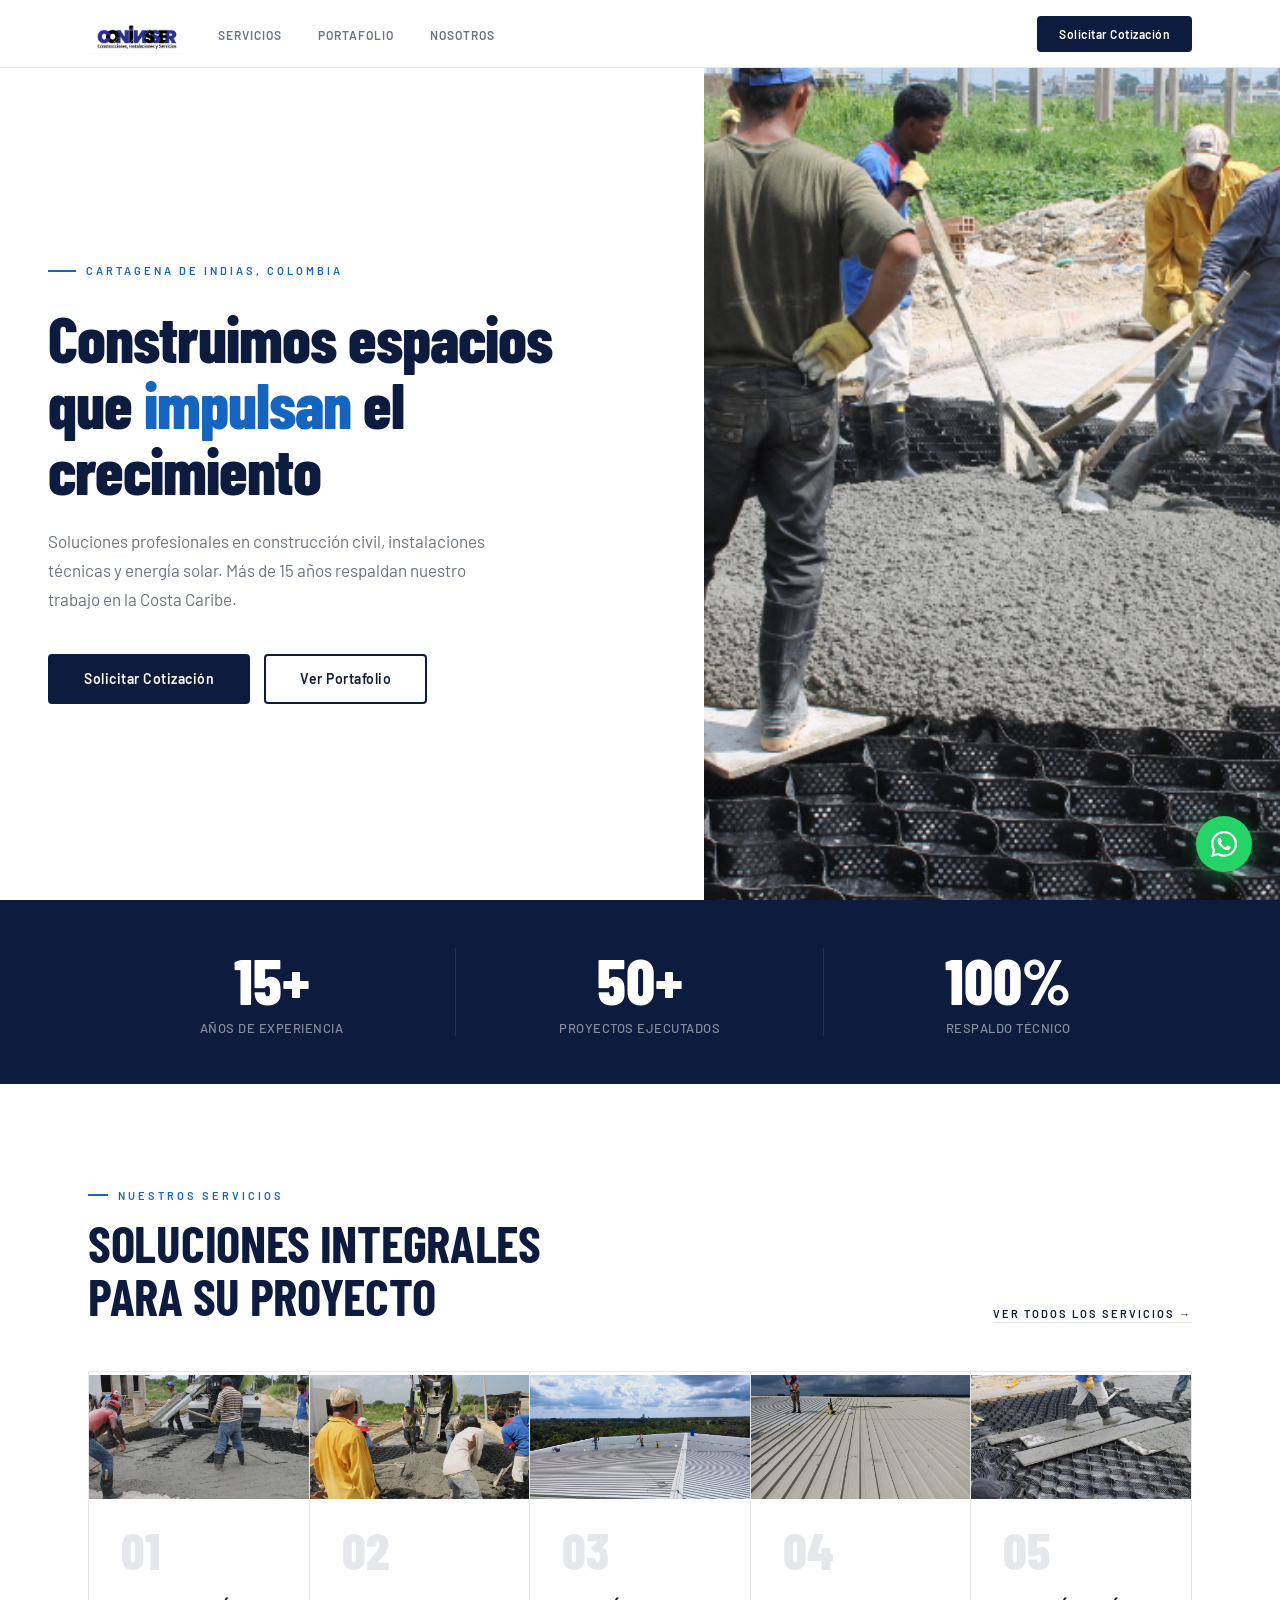
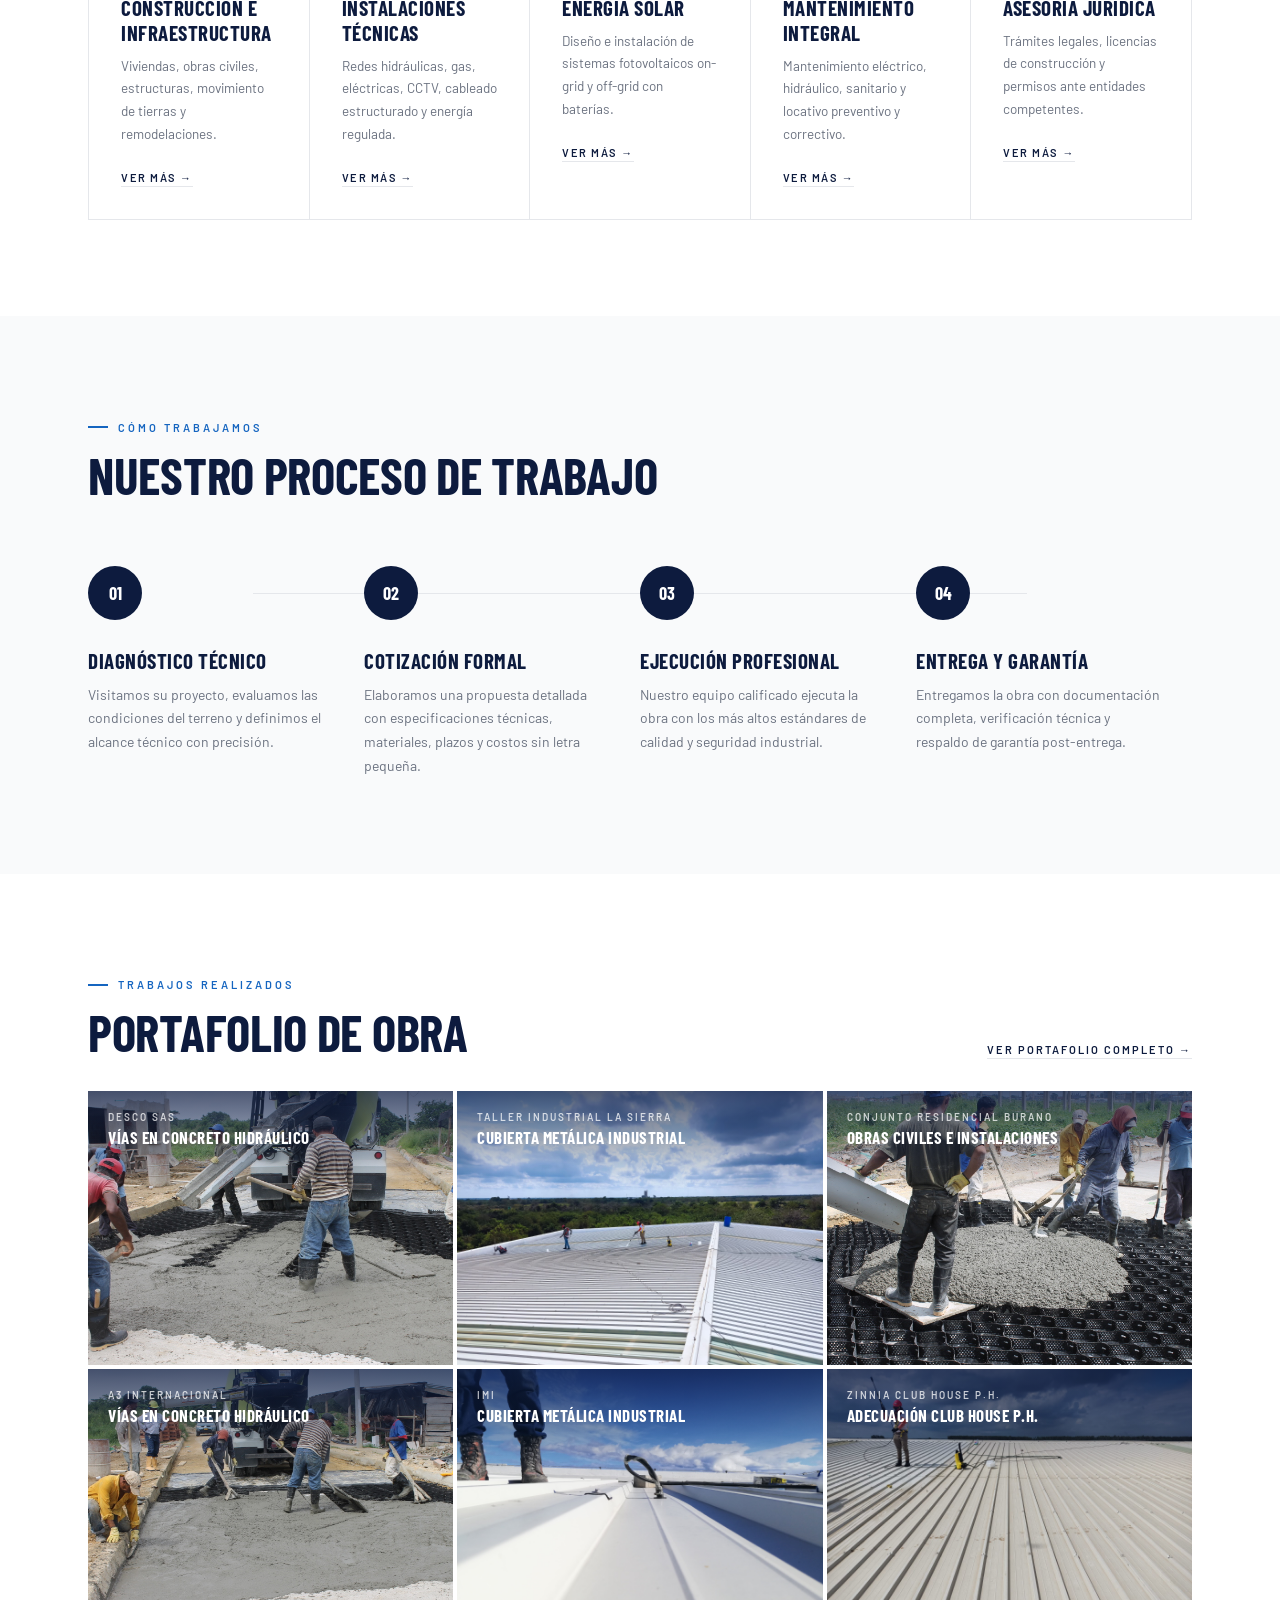
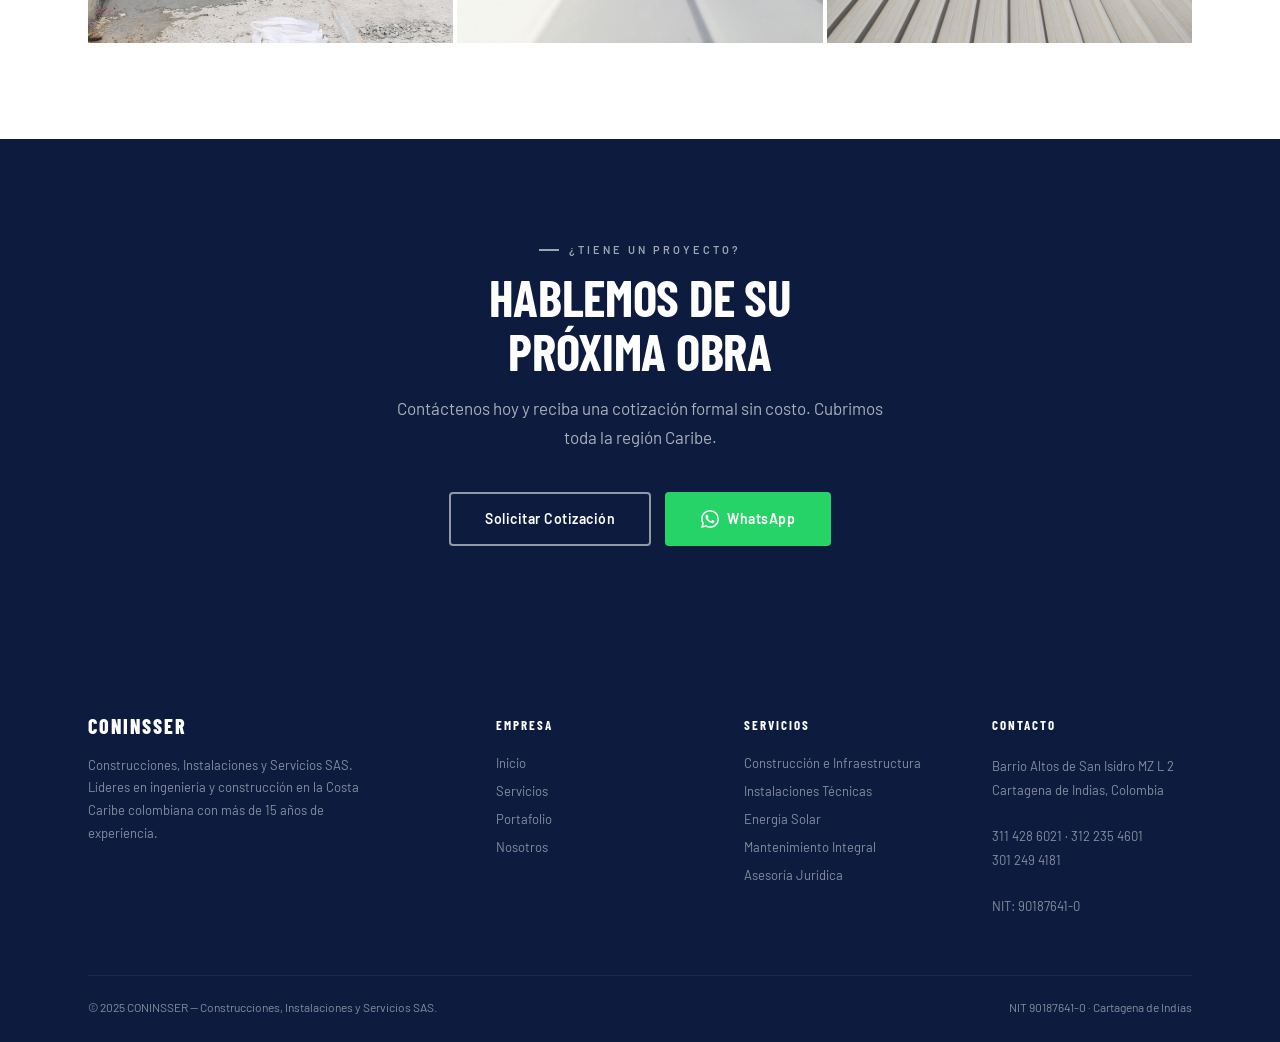
==== index.html @ 9e9e5931 "primera version coninsser" ====
<!DOCTYPE html>
<html lang="es">
<head>
  <meta charset="UTF-8">
  <meta name="viewport" content="width=device-width, initial-scale=1.0">
  <title>CONINSSER — Construcciones, Instalaciones y Servicios SAS</title>
  <meta name="description" content="Empresa líder en construcción civil, instalaciones técnicas, energía solar y mantenimiento en Cartagena, Colombia.">
  <link rel="preconnect" href="https://fonts.googleapis.com">
  <link href="https://fonts.googleapis.com/css2?family=Barlow+Condensed:wght@400;600;700;800&family=Barlow:wght@300;400;500;600&display=swap" rel="stylesheet">
  <link rel="stylesheet" href="css/styles.css">
</head>
<body>

<!-- ══ NAV ══ -->
<nav class="nav">
  <div class="nav__inner">
    <a href="index.html" class="nav__logo-img">
      <img src="img/coninsser_logo_01.jpg" alt="CONINSSER">
    </a>
    <ul class="nav__links">
      <li><a href="servicios.html">Servicios</a></li>
      <li><a href="portafolio.html">Portafolio</a></li>
      <li><a href="nosotros.html">Nosotros</a></li>
      <li class="nav__mobile-cta"><a href="contacto.html" class="btn btn--navy btn--sm">Solicitar Cotización</a></li>
    </ul>
    <a href="contacto.html" class="btn btn--navy btn--sm nav__cta-btn">Solicitar Cotización</a>
    <button class="nav__hamburger" onclick="toggleMobileMenu()" aria-label="Menú">
      <span></span><span></span><span></span>
    </button>
  </div>
</nav>

<!-- ══ HERO ══ -->
<section class="hero">
  <div class="hero__text">
    <span class="hero__eyebrow">Cartagena de Indias, Colombia</span>
    <h1 class="hero__title">
      Construimos espacios que <em>impulsan</em> el crecimiento
    </h1>
    <p class="hero__sub">
      Soluciones profesionales en construcción civil, instalaciones técnicas
      y energía solar. Más de 15 años respaldan nuestro trabajo en la Costa Caribe.
    </p>
    <div class="hero__actions">
      <a href="contacto.html" class="btn btn--navy btn--lg">Solicitar Cotización</a>
      <a href="portafolio.html" class="btn btn--outline btn--lg">Ver Portafolio</a>
    </div>
  </div>
  <div class="hero__image">
    <img src="img/coninsser_hero.jpg" alt="CONINSSER — Proyectos en Cartagena">
  </div>
</section>

<!-- ══ STATS ══ -->
<div class="stats">
  <div class="stats__grid">
    <div class="stat reveal">
      <div class="stat__num">15+</div>
      <div class="stat__lbl">Años de experiencia</div>
    </div>
    <div class="stat reveal reveal-d1">
      <div class="stat__num">50+</div>
      <div class="stat__lbl">Proyectos ejecutados</div>
    </div>
    <div class="stat reveal reveal-d2">
      <div class="stat__num">100%</div>
      <div class="stat__lbl">Respaldo técnico</div>
    </div>
  </div>
</div>

<!-- ══ SERVICIOS ══ -->
<section class="section" id="servicios">
  <div class="container">
    <div class="services__header reveal">
      <div>
        <span class="label">Nuestros servicios</span>
        <h2 class="title">Soluciones Integrales<br>para su Proyecto</h2>
      </div>
      <a href="servicios.html" class="link-all">Ver todos los servicios →</a>
    </div>
    <div class="services__grid services__grid--5">

      <div class="svc-card svc-card--img reveal reveal-d1">
        <div class="svc-card__img">
          <img src="img/coninsser_via_01.jpg" alt="Construcción e Infraestructura CONINSSER">
        </div>
        <div class="svc-card__num">01</div>
        <h3>Construcción e Infraestructura</h3>
        <p>Viviendas, obras civiles, estructuras, movimiento de tierras y remodelaciones.</p>
        <a href="servicios.html#construccion" class="svc-card__link">Ver más →</a>
      </div>

      <div class="svc-card svc-card--img reveal reveal-d2">
        <div class="svc-card__img">
          <img src="img/coninsser_construccion_02.jpg" alt="Instalaciones Técnicas CONINSSER">
        </div>
        <div class="svc-card__num">02</div>
        <h3>Instalaciones Técnicas</h3>
        <p>Redes hidráulicas, gas, eléctricas, CCTV, cableado estructurado y energía regulada.</p>
        <a href="servicios.html#instalaciones" class="svc-card__link">Ver más →</a>
      </div>

      <div class="svc-card svc-card--img reveal reveal-d3">
        <div class="svc-card__img">
          <img src="img/coninsser_techo_01.jpg" alt="Energía Solar CONINSSER">
        </div>
        <div class="svc-card__num">03</div>
        <h3>Energía Solar</h3>
        <p>Diseño e instalación de sistemas fotovoltaicos on-grid y off-grid con baterías.</p>
        <a href="servicios.html#energia-solar" class="svc-card__link">Ver más →</a>
      </div>

      <div class="svc-card svc-card--img reveal reveal-d4">
        <div class="svc-card__img">
          <img src="img/coninsser_techo_03.jpg" alt="Mantenimiento Integral CONINSSER">
        </div>
        <div class="svc-card__num">04</div>
        <h3>Mantenimiento Integral</h3>
        <p>Mantenimiento eléctrico, hidráulico, sanitario y locativo preventivo y correctivo.</p>
        <a href="servicios.html#mantenimiento" class="svc-card__link">Ver más →</a>
      </div>

      <div class="svc-card svc-card--img reveal reveal-d5">
        <div class="svc-card__img">
          <img src="img/coninsser_construccion_04.jpg" alt="Asesoría Jurídica CONINSSER">
        </div>
        <div class="svc-card__num">05</div>
        <h3>Asesoría Jurídica</h3>
        <p>Trámites legales, licencias de construcción y permisos ante entidades competentes.</p>
        <a href="servicios.html#asesoria" class="svc-card__link">Ver más →</a>
      </div>

    </div>
  </div>
</section>

<!-- ══ METODOLOGÍA ══ -->
<section class="section section--gray" id="metodologia">
  <div class="container">
    <div class="methodology__header reveal">
      <span class="label">Cómo trabajamos</span>
      <h2 class="title">Nuestro Proceso de Trabajo</h2>
    </div>
    <div class="steps">
      <div class="step reveal reveal-d1">
        <div class="step__num">01</div>
        <h3>Diagnóstico Técnico</h3>
        <p>Visitamos su proyecto, evaluamos las condiciones del terreno y definimos el alcance técnico con precisión.</p>
      </div>
      <div class="step reveal reveal-d2">
        <div class="step__num">02</div>
        <h3>Cotización Formal</h3>
        <p>Elaboramos una propuesta detallada con especificaciones técnicas, materiales, plazos y costos sin letra pequeña.</p>
      </div>
      <div class="step reveal reveal-d3">
        <div class="step__num">03</div>
        <h3>Ejecución Profesional</h3>
        <p>Nuestro equipo calificado ejecuta la obra con los más altos estándares de calidad y seguridad industrial.</p>
      </div>
      <div class="step reveal reveal-d4">
        <div class="step__num">04</div>
        <h3>Entrega y Garantía</h3>
        <p>Entregamos la obra con documentación completa, verificación técnica y respaldo de garantía post-entrega.</p>
      </div>
    </div>
  </div>
</section>

<!-- ══ PORTAFOLIO (preview) ══ -->
<section class="section" id="portafolio">
  <div class="container">
    <div class="portfolio__header reveal">
      <div>
        <span class="label">Trabajos realizados</span>
        <h2 class="title">Portafolio de Obra</h2>
      </div>
      <a href="portafolio.html" class="link-all">Ver portafolio completo →</a>
    </div>
    <div class="portfolio__grid reveal">

      <div class="p-card"
           data-img="img/coninsser_via_01.jpg"
           data-title="Vías en Concreto Hidráulico"
           data-cat="Desco SAS"
           onclick="openLightbox(this)">
        <div class="p-card__label">
          <span>Desco SAS</span>
          <h4>Vías en Concreto Hidráulico</h4>
        </div>
        <img src="img/coninsser_via_01.jpg" alt="Vías en concreto — Desco SAS">
        <div class="p-card__hover">
          <div class="p-card__zoom">
            <svg viewBox="0 0 24 24" fill="none" stroke="currentColor" stroke-width="2"><circle cx="11" cy="11" r="8"/><line x1="21" y1="21" x2="16.65" y2="16.65"/><line x1="11" y1="8" x2="11" y2="14"/><line x1="8" y1="11" x2="14" y2="11"/></svg>
          </div>
        </div>
      </div>

      <div class="p-card"
           data-img="img/coninsser_techo_01.jpg"
           data-title="Cubierta Metálica Industrial"
           data-cat="Taller Industrial La Sierra"
           onclick="openLightbox(this)">
        <div class="p-card__label">
          <span>Taller Industrial La Sierra</span>
          <h4>Cubierta Metálica Industrial</h4>
        </div>
        <img src="img/coninsser_techo_01.jpg" alt="Cubierta metálica — Taller Industrial La Sierra">
        <div class="p-card__hover">
          <div class="p-card__zoom">
            <svg viewBox="0 0 24 24" fill="none" stroke="currentColor" stroke-width="2"><circle cx="11" cy="11" r="8"/><line x1="21" y1="21" x2="16.65" y2="16.65"/><line x1="11" y1="8" x2="11" y2="14"/><line x1="8" y1="11" x2="14" y2="11"/></svg>
          </div>
        </div>
      </div>

      <div class="p-card"
           data-img="img/coninsser_construccion_01.jpg"
           data-title="Obras Civiles e Instalaciones"
           data-cat="Conjunto Residencial Burano"
           onclick="openLightbox(this)">
        <div class="p-card__label">
          <span>Conjunto Residencial Burano</span>
          <h4>Obras Civiles e Instalaciones</h4>
        </div>
        <img src="img/coninsser_construccion_01.jpg" alt="Obras civiles — Conjunto Residencial Burano">
        <div class="p-card__hover">
          <div class="p-card__zoom">
            <svg viewBox="0 0 24 24" fill="none" stroke="currentColor" stroke-width="2"><circle cx="11" cy="11" r="8"/><line x1="21" y1="21" x2="16.65" y2="16.65"/><line x1="11" y1="8" x2="11" y2="14"/><line x1="8" y1="11" x2="14" y2="11"/></svg>
          </div>
        </div>
      </div>

      <div class="p-card"
           data-img="img/coninsser_via_02.jpg"
           data-title="Vías en Concreto Hidráulico"
           data-cat="A3 Internacional"
           onclick="openLightbox(this)">
        <div class="p-card__label">
          <span>A3 Internacional</span>
          <h4>Vías en Concreto Hidráulico</h4>
        </div>
        <img src="img/coninsser_via_02.jpg" alt="Vías en concreto — A3 Internacional">
        <div class="p-card__hover">
          <div class="p-card__zoom">
            <svg viewBox="0 0 24 24" fill="none" stroke="currentColor" stroke-width="2"><circle cx="11" cy="11" r="8"/><line x1="21" y1="21" x2="16.65" y2="16.65"/><line x1="11" y1="8" x2="11" y2="14"/><line x1="8" y1="11" x2="14" y2="11"/></svg>
          </div>
        </div>
      </div>

      <div class="p-card"
           data-img="img/coninsser_techo_02.jpg"
           data-title="Cubierta Metálica Industrial"
           data-cat="IMI"
           onclick="openLightbox(this)">
        <div class="p-card__label">
          <span>IMI</span>
          <h4>Cubierta Metálica Industrial</h4>
        </div>
        <img src="img/coninsser_techo_02.jpg" alt="Cubierta metálica — IMI">
        <div class="p-card__hover">
          <div class="p-card__zoom">
            <svg viewBox="0 0 24 24" fill="none" stroke="currentColor" stroke-width="2"><circle cx="11" cy="11" r="8"/><line x1="21" y1="21" x2="16.65" y2="16.65"/><line x1="11" y1="8" x2="11" y2="14"/><line x1="8" y1="11" x2="14" y2="11"/></svg>
          </div>
        </div>
      </div>

      <div class="p-card"
           data-img="img/coninsser_techo_03.jpg"
           data-title="Adecuación Club House P.H."
           data-cat="Zinnia Club House P.H."
           onclick="openLightbox(this)">
        <div class="p-card__label">
          <span>Zinnia Club House P.H.</span>
          <h4>Adecuación Club House P.H.</h4>
        </div>
        <img src="img/coninsser_techo_03.jpg" alt="Adecuación Club House — Zinnia">
        <div class="p-card__hover">
          <div class="p-card__zoom">
            <svg viewBox="0 0 24 24" fill="none" stroke="currentColor" stroke-width="2"><circle cx="11" cy="11" r="8"/><line x1="21" y1="21" x2="16.65" y2="16.65"/><line x1="11" y1="8" x2="11" y2="14"/><line x1="8" y1="11" x2="14" y2="11"/></svg>
          </div>
        </div>
      </div>

    </div>
  </div>

</section>

<!-- ══ CTA ══ -->
<section class="section section--navy cta reveal">
  <div class="container">
    <span class="label label--white">¿Tiene un proyecto?</span>
    <h2 class="title title--white" style="margin-bottom:16px">Hablemos de su<br>próxima obra</h2>
    <p class="subtitle subtitle--white" style="margin-inline:auto; margin-bottom:40px">
      Contáctenos hoy y reciba una cotización formal sin costo. Cubrimos toda la región Caribe.
    </p>
    <div class="cta__actions">
      <a href="contacto.html" class="btn btn--outline-white btn--lg">Solicitar Cotización</a>
      <a href="https://wa.me/573045485364?text=Hola%2C%20me%20interesa%20un%20presupuesto." target="_blank" class="btn btn--whatsapp btn--lg">
        <svg width="18" height="18" viewBox="0 0 24 24" fill="currentColor"><path d="M17.472 14.382c-.297-.149-1.758-.867-2.03-.967-.273-.099-.471-.148-.67.15-.197.297-.767.966-.94 1.164-.173.199-.347.223-.644.075-.297-.15-1.255-.463-2.39-1.475-.883-.788-1.48-1.761-1.653-2.059-.173-.297-.018-.458.13-.606.134-.133.298-.347.446-.52.149-.174.198-.298.298-.497.099-.198.05-.371-.025-.52-.075-.149-.669-1.612-.916-2.207-.242-.579-.487-.5-.669-.51-.173-.008-.371-.01-.57-.01-.198 0-.52.074-.792.372-.272.297-1.04 1.016-1.04 2.479 0 1.462 1.065 2.875 1.213 3.074.149.198 2.096 3.2 5.077 4.487.709.306 1.262.489 1.694.625.712.227 1.36.195 1.871.118.571-.085 1.758-.719 2.006-1.413.248-.694.248-1.289.173-1.413-.074-.124-.272-.198-.57-.347m-5.421 7.403h-.004a9.87 9.87 0 0 1-5.031-1.378l-.361-.214-3.741.982.998-3.648-.235-.374a9.86 9.86 0 0 1-1.51-5.26c.001-5.45 4.436-9.884 9.888-9.884 2.64 0 5.122 1.03 6.988 2.898a9.825 9.825 0 0 1 2.893 6.994c-.003 5.45-4.437 9.884-9.885 9.884m8.413-18.297A11.815 11.815 0 0 0 12.05 0C5.495 0 .16 5.335.157 11.892c0 2.096.547 4.142 1.588 5.945L.057 24l6.305-1.654a11.882 11.882 0 0 0 5.683 1.448h.005c6.554 0 11.89-5.335 11.893-11.893a11.821 11.821 0 0 0-3.48-8.413z"/></svg>
        WhatsApp
      </a>
    </div>
  </div>
</section>

<!-- ══ FOOTER ══ -->
<footer class="footer">
  <div class="container">
    <div class="footer__grid">
      <div class="footer__brand">
        <a href="index.html" class="footer__logo">CONINSSER</a>
        <p>Construcciones, Instalaciones y Servicios SAS. Líderes en ingeniería y construcción en la Costa Caribe colombiana con más de 15 años de experiencia.</p>
      </div>
      <div class="footer__col">
        <p class="footer__col-title">Empresa</p>
        <a href="index.html">Inicio</a>
        <a href="servicios.html">Servicios</a>
        <a href="portafolio.html">Portafolio</a>
        <a href="nosotros.html">Nosotros</a>
      </div>
      <div class="footer__col">
        <p class="footer__col-title">Servicios</p>
        <a href="servicios.html#construccion">Construcción e Infraestructura</a>
        <a href="servicios.html#instalaciones">Instalaciones Técnicas</a>
        <a href="servicios.html#energia-solar">Energía Solar</a>
        <a href="servicios.html#mantenimiento">Mantenimiento Integral</a>
        <a href="servicios.html#asesoria">Asesoría Jurídica</a>
      </div>
      <div class="footer__col">
        <p class="footer__col-title">Contacto</p>
        <p>
          Barrio Altos de San Isidro MZ L 2<br>
          Cartagena de Indias, Colombia<br><br>
          311 428 6021 · 312 235 4601<br>
          301 249 4181<br><br>
          NIT: 90187641-0
        </p>
      </div>
    </div>
    <div class="footer__bottom">
      <span>© 2025 CONINSSER — Construcciones, Instalaciones y Servicios SAS.</span>
      <span>NIT 90187641-0 · Cartagena de Indias</span>
    </div>
  </div>
</footer>

<!-- ══ FLOATING WHATSAPP ══ -->
<a href="https://wa.me/573045485364?text=Hola%2C%20me%20interesa%20un%20presupuesto."
   target="_blank" class="wa-float" aria-label="Contactar por WhatsApp">
  <svg width="26" height="26" viewBox="0 0 24 24" fill="white"><path d="M17.472 14.382c-.297-.149-1.758-.867-2.03-.967-.273-.099-.471-.148-.67.15-.197.297-.767.966-.94 1.164-.173.199-.347.223-.644.075-.297-.15-1.255-.463-2.39-1.475-.883-.788-1.48-1.761-1.653-2.059-.173-.297-.018-.458.13-.606.134-.133.298-.347.446-.52.149-.174.198-.298.298-.497.099-.198.05-.371-.025-.52-.075-.149-.669-1.612-.916-2.207-.242-.579-.487-.5-.669-.51-.173-.008-.371-.01-.57-.01-.198 0-.52.074-.792.372-.272.297-1.04 1.016-1.04 2.479 0 1.462 1.065 2.875 1.213 3.074.149.198 2.096 3.2 5.077 4.487.709.306 1.262.489 1.694.625.712.227 1.36.195 1.871.118.571-.085 1.758-.719 2.006-1.413.248-.694.248-1.289.173-1.413-.074-.124-.272-.198-.57-.347m-5.421 7.403h-.004a9.87 9.87 0 0 1-5.031-1.378l-.361-.214-3.741.982.998-3.648-.235-.374a9.86 9.86 0 0 1-1.51-5.26c.001-5.45 4.436-9.884 9.888-9.884 2.64 0 5.122 1.03 6.988 2.898a9.825 9.825 0 0 1 2.893 6.994c-.003 5.45-4.437 9.884-9.885 9.884m8.413-18.297A11.815 11.815 0 0 0 12.05 0C5.495 0 .16 5.335.157 11.892c0 2.096.547 4.142 1.588 5.945L.057 24l6.305-1.654a11.882 11.882 0 0 0 5.683 1.448h.005c6.554 0 11.89-5.335 11.893-11.893a11.821 11.821 0 0 0-3.48-8.413z"/></svg>
</a>

<!-- ══ LIGHTBOX ══ -->
<div id="lightbox" class="lightbox" onclick="closeLightbox()">
  <button class="lightbox__close" onclick="closeLightbox()">✕</button>
  <div class="lightbox__content" onclick="event.stopPropagation()">
    <img id="lb-img" src="" alt="">
    <div class="lightbox__caption">
      <span id="lb-cat"></span>
      <h3 id="lb-title"></h3>
    </div>
  </div>
  <button class="lightbox__nav lightbox__nav--prev" onclick="event.stopPropagation(); changeLightbox(-1)">&#8249;</button>
  <button class="lightbox__nav lightbox__nav--next" onclick="event.stopPropagation(); changeLightbox(1)">&#8250;</button>
</div>

<script src="js/main.js"></script>
</body>
</html>
---- css/styles.css ----
/* ══════════════════════════════════════
   CONINSSER — Hoja de Estilos Global
   Construcciones, Instalaciones y Servicios SAS
   ══════════════════════════════════════ */

/* — Variables — */
:root {
  --white:    #ffffff;
  --black:    #0A0A0A;
  --navy:     #0D1B3E;
  --blue:     #1565C0;
  --blue-lt:  #1E88E5;
  --gray-50:  #F9FAFB;
  --gray-100: #F3F4F6;
  --gray-200: #E5E7EB;
  --gray-400: #9CA3AF;
  --gray-500: #6B7280;
  --gray-700: #374151;
  --gray-900: #111827;

  --font-h: 'Barlow Condensed', sans-serif;
  --font-b: 'Barlow', sans-serif;

  --max-w:    1200px;
  --pad-x:    48px;
  --sec-y:    96px;
  --nav-h:    68px;
}

/* — Reset — */
*, *::before, *::after { box-sizing: border-box; margin: 0; padding: 0; }
html { scroll-behavior: smooth; }
body {
  font-family: var(--font-b);
  color: var(--gray-900);
  background: var(--white);
  overflow-x: hidden;
  -webkit-font-smoothing: antialiased;
}
img { display: block; max-width: 100%; }
a  { color: inherit; }
ul { list-style: none; }

/* — Layout — */
.container {
  max-width: var(--max-w);
  margin-inline: auto;
  padding-inline: var(--pad-x);
}
.section { padding-block: var(--sec-y); }
.section--gray  { background: var(--gray-50); }
.section--navy  { background: var(--navy); color: var(--white); }

/* ══════════════════════════════════════
   NAV
   ══════════════════════════════════════ */
.nav {
  position: fixed;
  inset-block-start: 0;
  inset-inline: 0;
  z-index: 100;
  height: var(--nav-h);
  background: var(--white);
  border-bottom: 1px solid var(--gray-200);
  transition: box-shadow 0.3s;
}
.nav.scrolled { box-shadow: 0 2px 20px rgba(0,0,0,0.07); }

.nav__inner {
  height: 100%;
  max-width: var(--max-w);
  margin-inline: auto;
  padding-inline: var(--pad-x);
  display: flex;
  align-items: center;
  justify-content: flex-start;
  gap: 32px;
}
.nav__cta-btn { margin-left: auto; }

.nav__logo-img {
  display: flex;
  align-items: center;
  flex-shrink: 0;
  text-decoration: none;
}
.nav__logo-img img {
  height: 40px;
  width: auto;
  display: block;
}

.nav__logo {
  font-family: var(--font-h);
  font-size: 21px;
  font-weight: 800;
  letter-spacing: 2.5px;
  text-transform: uppercase;
  color: var(--navy);
  text-decoration: none;
  flex-shrink: 0;
}

.nav__links {
  display: flex;
  align-items: center;
  gap: 36px;
}
.nav__mobile-cta { display: none; }
.nav__links a {
  font-size: 12px;
  font-weight: 600;
  letter-spacing: 1px;
  text-transform: uppercase;
  color: var(--gray-500);
  text-decoration: none;
  transition: color 0.2s;
  padding-bottom: 2px;
  border-bottom: 1.5px solid transparent;
  transition: color 0.2s, border-color 0.2s;
}
.nav__links a:hover,
.nav__links a.active {
  color: var(--navy);
  border-bottom-color: var(--navy);
}

.nav__hamburger {
  display: none;
  flex-direction: column;
  gap: 5px;
  background: none;
  border: none;
  cursor: pointer;
  padding: 6px;
}
.nav__hamburger span {
  display: block;
  width: 22px;
  height: 2px;
  background: var(--navy);
  border-radius: 2px;
  transition: transform 0.3s, opacity 0.3s;
}
.nav__hamburger.open span:nth-child(1) { transform: translateY(7px) rotate(45deg); }
.nav__hamburger.open span:nth-child(2) { opacity: 0; }
.nav__hamburger.open span:nth-child(3) { transform: translateY(-7px) rotate(-45deg); }

/* ══════════════════════════════════════
   BUTTONS
   ══════════════════════════════════════ */
.btn {
  display: inline-flex;
  align-items: center;
  gap: 8px;
  padding: 13px 26px;
  font-family: var(--font-b);
  font-size: 13px;
  font-weight: 600;
  letter-spacing: 0.5px;
  text-decoration: none;
  border-radius: 4px;
  border: 2px solid transparent;
  cursor: pointer;
  transition: background 0.2s, color 0.2s, border-color 0.2s, transform 0.15s;
  line-height: 1;
  white-space: nowrap;
}
.btn:hover { transform: translateY(-1px); }

.btn--navy   { background: var(--navy);  color: var(--white); border-color: var(--navy); }
.btn--navy:hover { background: #16275a; border-color: #16275a; }

.btn--outline { background: transparent; color: var(--navy); border-color: var(--navy); }
.btn--outline:hover { background: var(--navy); color: var(--white); }

.btn--outline-white { background: transparent; color: var(--white); border-color: rgba(255,255,255,0.55); }
.btn--outline-white:hover { background: var(--white); color: var(--navy); border-color: var(--white); }

.btn--whatsapp { background: #25D366; color: var(--white); border-color: #25D366; }
.btn--whatsapp:hover { background: #1EAF55; border-color: #1EAF55; }

.btn--sm  { padding: 10px 20px; font-size: 12px; }
.btn--lg  { padding: 16px 34px; font-size: 14px; }

/* ══════════════════════════════════════
   TYPOGRAPHY HELPERS
   ══════════════════════════════════════ */
.label {
  display: inline-flex;
  align-items: center;
  gap: 10px;
  font-size: 11px;
  font-weight: 600;
  letter-spacing: 3px;
  text-transform: uppercase;
  color: var(--blue);
  margin-bottom: 14px;
}
.label::before {
  content: '';
  display: block;
  width: 20px;
  height: 2px;
  background: var(--blue);
  flex-shrink: 0;
}
.label--white { color: rgba(255,255,255,0.6); }
.label--white::before { background: rgba(255,255,255,0.6); }

.title {
  font-family: var(--font-h);
  font-size: clamp(36px, 4vw, 54px);
  font-weight: 700;
  color: var(--navy);
  line-height: 1.05;
  letter-spacing: -0.3px;
  text-transform: uppercase;
}
.title--white { color: var(--white); }
.title--xl { font-size: clamp(44px, 5.5vw, 72px); }

.subtitle {
  font-size: 17px;
  color: var(--gray-500);
  line-height: 1.7;
  max-width: 520px;
}
.subtitle--white { color: rgba(255,255,255,0.65); }

/* ══════════════════════════════════════
   PAGE HEADER (inner pages)
   ══════════════════════════════════════ */
.page-header {
  padding-top: calc(var(--nav-h) + 72px);
  padding-bottom: 64px;
  border-bottom: 1px solid var(--gray-200);
}
.page-header .title { font-size: clamp(48px, 6vw, 80px); }

/* ══════════════════════════════════════
   HERO (index)
   ══════════════════════════════════════ */
.hero {
  padding-top: var(--nav-h);
  min-height: 100vh;
  display: grid;
  grid-template-columns: 55% 45%;
  overflow: hidden;
}

.hero__text {
  display: flex;
  flex-direction: column;
  justify-content: center;
  padding: 80px 64px 80px var(--pad-x);
}

.hero__eyebrow {
  display: inline-flex;
  align-items: center;
  gap: 10px;
  font-size: 11px;
  font-weight: 600;
  letter-spacing: 3px;
  text-transform: uppercase;
  color: var(--blue);
  margin-bottom: 28px;
  animation: fadeUp 0.6s ease 0.1s both;
}
.hero__eyebrow::before {
  content: '';
  display: block;
  width: 28px;
  height: 2px;
  background: var(--blue);
}

.hero__title {
  font-family: var(--font-h);
  font-size: clamp(46px, 5vw, 72px);
  font-weight: 800;
  color: var(--navy);
  line-height: 1.03;
  letter-spacing: -1px;
  margin-bottom: 24px;
  max-width: 580px;
  animation: fadeUp 0.6s ease 0.2s both;
}
.hero__title em {
  font-style: normal;
  color: var(--blue);
}

.hero__sub {
  font-size: 17px;
  color: var(--gray-500);
  line-height: 1.7;
  max-width: 440px;
  margin-bottom: 40px;
  font-weight: 400;
  animation: fadeUp 0.6s ease 0.35s both;
}

.hero__actions {
  display: flex;
  gap: 14px;
  flex-wrap: wrap;
  animation: fadeUp 0.6s ease 0.5s both;
}

.hero__image {
  overflow: hidden;
  background: var(--gray-100);
}
.hero__image img {
  width: 100%;
  height: 100%;
  object-fit: cover;
  object-position: center;
}

@keyframes fadeUp {
  from { opacity: 0; transform: translateY(20px); }
  to   { opacity: 1; transform: translateY(0); }
}

/* ── Stats bar ── */
.stats {
  background: var(--navy);
  padding-block: 48px;
}
.stats__grid {
  display: grid;
  grid-template-columns: repeat(3, 1fr);
  max-width: var(--max-w);
  margin-inline: auto;
  padding-inline: var(--pad-x);
}
.stat {
  text-align: center;
  padding: 0 32px;
  border-right: 1px solid rgba(255,255,255,0.1);
}
.stat:last-child { border-right: none; }
.stat__num {
  font-family: var(--font-h);
  font-size: clamp(48px, 5vw, 72px);
  font-weight: 800;
  color: var(--white);
  line-height: 1;
  margin-bottom: 8px;
}
.stat__lbl {
  font-size: 13px;
  font-weight: 500;
  color: rgba(255,255,255,0.5);
  letter-spacing: 0.5px;
  text-transform: uppercase;
}

/* ══════════════════════════════════════
   SERVICES
   ══════════════════════════════════════ */
.services__header {
  display: flex;
  align-items: flex-end;
  justify-content: space-between;
  margin-bottom: 48px;
  gap: 24px;
  flex-wrap: wrap;
}

.services__grid {
  display: grid;
  grid-template-columns: repeat(4, 1fr);
  border: 1px solid var(--gray-200);
  gap: 1px;
  background: var(--gray-200);
}

.svc-card {
  background: var(--white);
  padding: 44px 32px;
  border-top: 3px solid transparent;
  transition: border-color 0.25s, box-shadow 0.25s;
}
.svc-card:hover {
  border-top-color: var(--navy);
  box-shadow: 0 0 40px rgba(13,27,62,0.06);
  position: relative;
  z-index: 1;
}

.svc-card__img {
  aspect-ratio: 16/9;
  overflow: hidden;
}
.svc-card__img img {
  width: 100%;
  height: 100%;
  object-fit: cover;
  display: block;
  transition: transform 0.5s ease;
  filter: brightness(0.92);
}
.svc-card:hover .svc-card__img img { transform: scale(1.04); filter: brightness(1); }

/* Card variant with image at top */
.svc-card--img {
  padding: 0;
  overflow: hidden;
}
.svc-card--img .svc-card__num { padding: 24px 32px 0; }
.svc-card--img h3 { padding: 0 32px; }
.svc-card--img p  { padding: 0 32px; }
.svc-card--img .svc-card__link { margin: 0 32px 32px; }

/* 5-column grid variant */
.services__grid--5 { grid-template-columns: repeat(5, 1fr); }

/* ══════════════════════════════════════
   SERVICIOS PAGE — category sections
   ══════════════════════════════════════ */
.svc-cat__header {
  padding-bottom: 40px;
  border-bottom: 1px solid var(--gray-200);
  margin-bottom: 48px;
  display: flex;
  align-items: flex-end;
  gap: 40px;
  flex-wrap: wrap;
}
.svc-cat__header-text { flex: 1; min-width: 260px; }
.svc-cat__num {
  font-family: var(--font-h);
  font-size: 96px;
  font-weight: 800;
  line-height: 1;
  color: var(--gray-200);
  flex-shrink: 0;
}

.svc-items-grid {
  display: grid;
  grid-template-columns: repeat(3, 1fr);
  gap: 24px;
}

.svc-item {
  background: var(--white);
  border: 1px solid var(--gray-200);
  overflow: hidden;
  transition: box-shadow 0.25s, border-color 0.25s;
}
.svc-item:hover {
  border-color: var(--navy);
  box-shadow: 0 4px 32px rgba(13,27,62,0.07);
}
.svc-item__img {
  aspect-ratio: 16/9;
  overflow: hidden;
}
.svc-item__img img {
  width: 100%; height: 100%;
  object-fit: cover;
  display: block;
  transition: transform 0.5s ease;
  filter: brightness(0.93);
}
.svc-item:hover .svc-item__img img { transform: scale(1.04); filter: brightness(1); }
.svc-item__body { padding: 24px 28px 28px; }
.svc-item__title {
  font-family: var(--font-h);
  font-size: 17px;
  font-weight: 700;
  letter-spacing: 0.5px;
  text-transform: uppercase;
  color: var(--navy);
  margin-bottom: 10px;
}
.svc-item__text {
  font-size: 13.5px;
  color: var(--gray-500);
  line-height: 1.75;
}

.svc-card__num {
  font-family: var(--font-h);
  font-size: 52px;
  font-weight: 800;
  color: var(--gray-200);
  line-height: 1;
  margin-bottom: 20px;
  transition: color 0.25s;
}
.svc-card:hover .svc-card__num { color: var(--navy); opacity: 0.12; }

.svc-card h3 {
  font-family: var(--font-h);
  font-size: 21px;
  font-weight: 700;
  color: var(--navy);
  text-transform: uppercase;
  letter-spacing: 0.5px;
  margin-bottom: 10px;
}
.svc-card p {
  font-size: 13.5px;
  color: var(--gray-500);
  line-height: 1.7;
  margin-bottom: 20px;
}
.svc-card__link {
  font-size: 11px;
  font-weight: 600;
  letter-spacing: 1.5px;
  text-transform: uppercase;
  color: var(--navy);
  text-decoration: none;
  display: inline-flex;
  align-items: center;
  gap: 6px;
  border-bottom: 1px solid var(--gray-200);
  padding-bottom: 2px;
  transition: border-color 0.2s, gap 0.2s;
}
.svc-card__link:hover { border-color: var(--navy); gap: 10px; }

/* Detail page alternating layout */
.svc-detail {
  display: grid;
  grid-template-columns: 1fr 1fr;
  gap: 80px;
  align-items: center;
  padding-block: 80px;
  border-bottom: 1px solid var(--gray-200);
}
.svc-detail:last-child { border-bottom: none; }
.svc-detail--reverse { direction: rtl; }
.svc-detail--reverse > * { direction: ltr; }


.svc-detail__num {
  font-family: var(--font-h);
  font-size: 80px;
  font-weight: 800;
  color: var(--gray-200);
  line-height: 1;
  margin-bottom: -8px;
}
.svc-detail__title {
  font-family: var(--font-h);
  font-size: clamp(32px, 3.5vw, 48px);
  font-weight: 700;
  color: var(--navy);
  text-transform: uppercase;
  line-height: 1.05;
  margin-bottom: 20px;
}
.svc-detail__text {
  font-size: 15px;
  color: var(--gray-500);
  line-height: 1.8;
  margin-bottom: 28px;
}
.svc-detail__list {
  list-style: none;
  display: flex;
  flex-direction: column;
  gap: 10px;
  margin-bottom: 32px;
}
.svc-detail__list li {
  display: flex;
  align-items: flex-start;
  gap: 10px;
  font-size: 14px;
  color: var(--gray-700);
}
.svc-detail__list li::before {
  content: '';
  display: block;
  width: 6px;
  height: 6px;
  border-radius: 50%;
  background: var(--navy);
  flex-shrink: 0;
  margin-top: 7px;
}

.svc-detail__img {
  aspect-ratio: 4/3;
  overflow: hidden;
  background: var(--gray-100);
}
.svc-detail__img img {
  width: 100%;
  height: 100%;
  object-fit: cover;
  transition: transform 0.5s ease;
}
.svc-detail__img:hover img { transform: scale(1.03); }

/* ══════════════════════════════════════
   METHODOLOGY
   ══════════════════════════════════════ */
.methodology__header { margin-bottom: 64px; }

.steps {
  display: grid;
  grid-template-columns: repeat(4, 1fr);
  gap: 0;
  position: relative;
}
.steps::before {
  content: '';
  position: absolute;
  top: 27px;
  left: calc(12.5% + 27px);
  right: calc(12.5% + 27px);
  height: 1px;
  background: var(--gray-200);
}

.step { padding-right: 28px; }

.step__num {
  width: 54px;
  height: 54px;
  background: var(--navy);
  color: var(--white);
  font-family: var(--font-h);
  font-size: 18px;
  font-weight: 700;
  display: flex;
  align-items: center;
  justify-content: center;
  border-radius: 50%;
  margin-bottom: 28px;
  position: relative;
  z-index: 1;
}

.step h3 {
  font-family: var(--font-h);
  font-size: 21px;
  font-weight: 700;
  color: var(--navy);
  text-transform: uppercase;
  letter-spacing: 0.5px;
  margin-bottom: 10px;
}
.step p {
  font-size: 14px;
  color: var(--gray-500);
  line-height: 1.7;
}

/* ══════════════════════════════════════
   PORTFOLIO
   ══════════════════════════════════════ */
.portfolio__header {
  display: flex;
  align-items: flex-end;
  justify-content: space-between;
  margin-bottom: 32px;
  gap: 24px;
  flex-wrap: wrap;
}

.link-all {
  font-size: 11px;
  font-weight: 600;
  letter-spacing: 2px;
  text-transform: uppercase;
  color: var(--navy);
  text-decoration: none;
  display: inline-flex;
  align-items: center;
  gap: 6px;
  border-bottom: 1px solid var(--gray-200);
  padding-bottom: 2px;
  transition: border-color 0.2s, gap 0.2s;
}
.link-all:hover { border-color: var(--navy); gap: 10px; }

.portfolio__grid {
  display: grid;
  grid-template-columns: repeat(3, 1fr);
  gap: 4px;
}
.portfolio__grid--4col { grid-template-columns: repeat(4, 1fr); }

.p-card {
  position: relative;
  overflow: hidden;
  background: var(--gray-100);
  cursor: pointer;
  aspect-ratio: 4/3;
}
.p-card img {
  width: 100%;
  height: 100%;
  object-fit: cover;
  transition: transform 0.5s ease;
}
.p-card:hover img { transform: scale(1.04); }

.p-card__label {
  position: absolute;
  top: 0; left: 0; right: 0;
  padding: 20px 20px 44px;
  background: linear-gradient(to bottom, rgba(13,27,62,0.72) 0%, transparent 100%);
  z-index: 1;
}
.p-card__label span {
  display: block;
  font-size: 10px;
  font-weight: 600;
  letter-spacing: 2px;
  text-transform: uppercase;
  color: rgba(255,255,255,0.75);
  margin-bottom: 4px;
}
.p-card__label h4 {
  font-family: var(--font-h);
  font-size: 17px;
  font-weight: 700;
  color: var(--white);
  text-transform: uppercase;
  letter-spacing: 0.5px;
}

.p-card__hover {
  position: absolute;
  inset: 0;
  background: rgba(13,27,62,0.4);
  display: flex;
  align-items: center;
  justify-content: center;
  opacity: 0;
  transition: opacity 0.3s ease;
  z-index: 2;
}
.p-card:hover .p-card__hover { opacity: 1; }
.p-card__zoom {
  width: 48px;
  height: 48px;
  border: 2px solid rgba(255,255,255,0.75);
  border-radius: 50%;
  display: flex;
  align-items: center;
  justify-content: center;
  color: var(--white);
  transition: background 0.2s;
}
.p-card__zoom:hover { background: rgba(255,255,255,0.15); }
.p-card__zoom svg { width: 18px; height: 18px; }

/* ══════════════════════════════════════
   CLIENTS
   ══════════════════════════════════════ */
.clients {
  border-top: 1px solid var(--gray-200);
  border-bottom: 1px solid var(--gray-200);
  padding-block: 36px;
}
.clients__inner {
  max-width: var(--max-w);
  margin-inline: auto;
  padding-inline: var(--pad-x);
  display: flex;
  align-items: center;
  gap: 0;
  flex-wrap: wrap;
}
.clients__label {
  font-size: 10px;
  font-weight: 600;
  letter-spacing: 3px;
  text-transform: uppercase;
  color: var(--gray-400);
  flex-shrink: 0;
  padding-right: 40px;
  margin-right: 40px;
  border-right: 1px solid var(--gray-200);
  white-space: nowrap;
}
.clients__list {
  display: flex;
  align-items: center;
  gap: 40px;
  flex-wrap: wrap;
  flex: 1;
}
.clients__name {
  font-family: var(--font-h);
  font-size: 15px;
  font-weight: 700;
  letter-spacing: 1.5px;
  text-transform: uppercase;
  color: var(--gray-400);
  transition: color 0.2s;
  cursor: default;
}
.clients__name:hover { color: var(--navy); }

/* ══════════════════════════════════════
   CTA SECTION
   ══════════════════════════════════════ */
.cta { text-align: center; }
.cta .title { margin-bottom: 16px; }
.cta .subtitle { margin-inline: auto; margin-bottom: 40px; }
.cta__actions {
  display: flex;
  gap: 14px;
  justify-content: center;
  flex-wrap: wrap;
}

/* ══════════════════════════════════════
   CONTACT
   ══════════════════════════════════════ */
.contact__grid {
  display: grid;
  grid-template-columns: 1fr 1.35fr;
  gap: 80px;
  align-items: start;
  overflow: hidden;
}

.contact__h2 {
  font-family: var(--font-h);
  font-size: clamp(36px, 4vw, 52px);
  font-weight: 800;
  color: var(--navy);
  text-transform: uppercase;
  line-height: 1.02;
  margin-bottom: 16px;
}
.contact__sub {
  font-size: 16px;
  color: var(--gray-500);
  line-height: 1.7;
  margin-bottom: 44px;
}

.contact-item {
  display: flex;
  align-items: flex-start;
  gap: 16px;
  padding-block: 20px;
  border-bottom: 1px solid var(--gray-200);
}
.contact-item:first-of-type { border-top: 1px solid var(--gray-200); }

.contact-item__icon {
  width: 40px;
  height: 40px;
  background: var(--gray-100);
  border-radius: 4px;
  display: flex;
  align-items: center;
  justify-content: center;
  flex-shrink: 0;
  color: var(--navy);
}
.contact-item__icon svg { width: 17px; height: 17px; }

.contact-item__lbl {
  font-size: 10px;
  font-weight: 600;
  letter-spacing: 1.5px;
  text-transform: uppercase;
  color: var(--gray-400);
  margin-bottom: 4px;
}
.contact-item__val {
  font-size: 14px;
  color: var(--navy);
  font-weight: 500;
  line-height: 1.65;
  text-decoration: none;
  display: block;
}

/* ══════════════════════════════════════
   MULTI-STEP FORM
   ══════════════════════════════════════ */
.msf {
  background: var(--white);
  border: 1px solid var(--gray-200);
  padding: 48px 48px 40px;
}

/* — Step indicators — */
.msf__steps {
  display: flex;
  align-items: center;
  margin-bottom: 40px;
}
.msf__step {
  display: flex;
  flex-direction: column;
  align-items: center;
  gap: 8px;
  position: relative;
  flex: 1;
}
.msf__step-num {
  width: 36px;
  height: 36px;
  border-radius: 50%;
  border: 2px solid var(--gray-200);
  background: var(--white);
  display: flex;
  align-items: center;
  justify-content: center;
  font-family: var(--font-h);
  font-size: 14px;
  font-weight: 700;
  color: var(--gray-400);
  transition: border-color 0.3s, background 0.3s, color 0.3s;
  position: relative;
  z-index: 1;
}
.msf__step-label {
  font-size: 10px;
  font-weight: 600;
  letter-spacing: 1.2px;
  text-transform: uppercase;
  color: var(--gray-400);
  white-space: nowrap;
  transition: color 0.3s;
}
/* connector line */
.msf__step:not(:last-child)::after {
  content: '';
  position: absolute;
  top: 18px;
  left: calc(50% + 18px);
  right: calc(-50% + 18px);
  height: 2px;
  background: var(--gray-200);
  transition: background 0.3s;
  z-index: 0;
}

/* active step */
.msf__step.active .msf__step-num {
  border-color: var(--navy);
  background: var(--navy);
  color: var(--white);
}
.msf__step.active .msf__step-label { color: var(--navy); }

/* completed step */
.msf__step.done .msf__step-num {
  border-color: var(--navy);
  background: var(--navy);
  color: var(--white);
}
.msf__step.done .msf__step-label { color: var(--navy); }
.msf__step.done:not(:last-child)::after { background: var(--navy); }

/* — Panel — */
.msf__panel { display: none; }
.msf__panel.active { display: block; }

.msf__panel-title {
  font-family: var(--font-h);
  font-size: 13px;
  font-weight: 700;
  letter-spacing: 1.8px;
  text-transform: uppercase;
  color: var(--gray-400);
  margin-bottom: 24px;
}

/* — Field groups — */
.form__row { display: grid; grid-template-columns: 1fr 1fr; gap: 16px; }
.form__row--3 { grid-template-columns: 1fr 1fr 1fr; }
.form__group { display: flex; flex-direction: column; gap: 6px; margin-bottom: 16px; }
.form__group:last-child { margin-bottom: 0; }
.form__group label {
  font-size: 11px;
  font-weight: 600;
  letter-spacing: 1.5px;
  text-transform: uppercase;
  color: var(--gray-500);
}
.form__group input,
.form__group select,
.form__group textarea {
  background: var(--white);
  border: 1.5px solid var(--gray-200);
  padding: 13px 15px;
  font-size: 14px;
  font-family: var(--font-b);
  color: var(--navy);
  outline: none;
  width: 100%;
  transition: border-color 0.2s;
  border-radius: 0;
}
.form__group input:focus,
.form__group select:focus,
.form__group textarea:focus { border-color: var(--navy); }
.form__group textarea { resize: vertical; min-height: 120px; }
.form__group input.error,
.form__group select.error,
.form__group textarea.error { border-color: #d32f2f; }
.form__error {
  font-size: 11px;
  color: #d32f2f;
  font-weight: 600;
  letter-spacing: 0.5px;
  display: none;
}
.form__error.visible { display: block; }

/* — Checkboxes & Radios — */
.form__checks {
  display: grid;
  grid-template-columns: 1fr 1fr;
  gap: 10px;
  margin-bottom: 16px;
}
.form__check-label,
.form__radio-label {
  display: flex;
  align-items: center;
  gap: 10px;
  font-size: 13.5px;
  color: var(--gray-700);
  cursor: pointer;
  padding: 11px 14px;
  border: 1.5px solid var(--gray-200);
  transition: border-color 0.2s, background 0.2s;
  user-select: none;
}
.form__check-label:hover,
.form__radio-label:hover { border-color: var(--navy); background: var(--gray-50); }
.form__check-label input,
.form__radio-label input { display: none; }
.form__check-label span,
.form__radio-label span {
  width: 18px;
  height: 18px;
  border: 2px solid var(--gray-200);
  flex-shrink: 0;
  display: flex;
  align-items: center;
  justify-content: center;
  transition: border-color 0.2s, background 0.2s;
}
.form__radio-label span { border-radius: 50%; }
.form__check-label input:checked ~ span,
.form__radio-label input:checked ~ span {
  border-color: var(--navy);
  background: var(--navy);
}
.form__check-label input:checked ~ span::after {
  content: '';
  width: 5px;
  height: 9px;
  border: 2px solid #fff;
  border-top: none;
  border-left: none;
  transform: rotate(45deg) translateY(-1px);
  display: block;
}
.form__radio-label input:checked ~ span::after {
  content: '';
  width: 6px;
  height: 6px;
  background: #fff;
  border-radius: 50%;
  display: block;
}
.form__check-label.checked,
.form__radio-label.checked { border-color: var(--navy); background: var(--gray-50); }

.form__radios {
  display: grid;
  grid-template-columns: 1fr 1fr;
  gap: 10px;
  margin-bottom: 16px;
}

/* — File upload — */
.form__file-label {
  display: flex;
  align-items: center;
  gap: 12px;
  padding: 14px 16px;
  border: 1.5px dashed var(--gray-200);
  cursor: pointer;
  transition: border-color 0.2s, background 0.2s;
  font-size: 13px;
  color: var(--gray-500);
}
.form__file-label:hover { border-color: var(--navy); background: var(--gray-50); color: var(--navy); }
.form__file-label input { display: none; }
.form__file-name {
  font-size: 12px;
  color: var(--gray-400);
  margin-top: 6px;
}

/* — Consent checkbox — */
.form__consent {
  display: flex;
  align-items: flex-start;
  gap: 12px;
  margin-bottom: 8px;
}
.form__consent input[type="checkbox"] {
  width: 18px;
  height: 18px;
  flex-shrink: 0;
  margin-top: 2px;
  accent-color: var(--navy);
  cursor: pointer;
}
.form__consent p {
  font-size: 12px;
  color: var(--gray-500);
  line-height: 1.6;
}

/* — Navigation buttons — */
.msf__nav {
  display: flex;
  justify-content: space-between;
  align-items: center;
  margin-top: 32px;
  gap: 12px;
}
.msf__btn-back {
  font-family: var(--font-h);
  font-size: 13px;
  font-weight: 700;
  letter-spacing: 1.5px;
  text-transform: uppercase;
  color: var(--gray-400);
  background: none;
  border: none;
  cursor: pointer;
  padding: 0;
  transition: color 0.2s;
  display: flex;
  align-items: center;
  gap: 6px;
}
.msf__btn-back:hover { color: var(--navy); }
.msf__btn-back[hidden] { visibility: hidden; pointer-events: none; }
.msf__btn-next,
.msf__btn-submit {
  background: var(--navy);
  color: var(--white);
  padding: 14px 36px;
  border: none;
  font-family: var(--font-h);
  font-size: 15px;
  font-weight: 700;
  letter-spacing: 2px;
  text-transform: uppercase;
  cursor: pointer;
  transition: background 0.2s;
}
.msf__btn-next:hover,
.msf__btn-submit:hover { background: #16275a; }

/* — Success state — */
.msf__success {
  display: none;
  flex-direction: column;
  align-items: center;
  justify-content: center;
  text-align: center;
  padding: 64px 32px;
  gap: 16px;
}
.msf__success.active { display: flex; }
.msf__success-icon {
  width: 72px;
  height: 72px;
  background: var(--navy);
  border-radius: 50%;
  display: flex;
  align-items: center;
  justify-content: center;
  margin-bottom: 8px;
}
.msf__success-title {
  font-family: var(--font-h);
  font-size: 28px;
  font-weight: 800;
  color: var(--navy);
  text-transform: uppercase;
  letter-spacing: 1px;
}
.msf__success-text {
  font-size: 14px;
  color: var(--gray-500);
  line-height: 1.7;
  max-width: 380px;
}

/* — Responsive — */
@media (max-width: 680px) {
  .msf { padding: 32px 20px 28px; }
  .msf__step-label { display: none; }
  .form__row,
  .form__row--3,
  .form__checks,
  .form__radios { grid-template-columns: 1fr; }
  .contact__grid .btn--whatsapp {
    width: 100%;
    justify-content: center;
    text-align: center;
    white-space: normal;
    word-break: break-word;
  }
  .msf__btn-next,
  .msf__btn-submit { width: 100%; justify-content: center; }
}

/* ══════════════════════════════════════
   FOOTER
   ══════════════════════════════════════ */
.footer {
  background: var(--navy);
  color: rgba(255,255,255,0.5);
  padding-block: 72px 28px;
}
.footer__grid {
  display: grid;
  grid-template-columns: 1.8fr 1fr 1fr 1fr;
  gap: 48px;
  margin-bottom: 56px;
}
.footer__logo {
  font-family: var(--font-h);
  font-size: 20px;
  font-weight: 800;
  letter-spacing: 2px;
  text-transform: uppercase;
  color: var(--white);
  text-decoration: none;
  display: block;
  margin-bottom: 16px;
}
.footer__brand p {
  font-size: 13px;
  line-height: 1.75;
  max-width: 280px;
}
.footer__col-title {
  font-family: var(--font-h);
  font-size: 12px;
  font-weight: 700;
  letter-spacing: 2px;
  text-transform: uppercase;
  color: var(--white);
  margin-bottom: 18px;
}
.footer__col a {
  display: block;
  font-size: 13px;
  color: rgba(255,255,255,0.5);
  text-decoration: none;
  margin-bottom: 12px;
  transition: color 0.2s;
}
.footer__col a:hover { color: var(--white); }
.footer__col p { font-size: 13px; line-height: 1.8; }
.footer__bottom {
  border-top: 1px solid rgba(255,255,255,0.07);
  padding-top: 24px;
  display: flex;
  justify-content: space-between;
  align-items: center;
  font-size: 12px;
  flex-wrap: wrap;
  gap: 8px;
}

/* ══════════════════════════════════════
   FLOATING WHATSAPP
   ══════════════════════════════════════ */
.wa-float {
  position: fixed;
  bottom: 28px;
  right: 28px;
  z-index: 200;
  width: 56px;
  height: 56px;
  background: #25D366;
  border-radius: 50%;
  display: flex;
  align-items: center;
  justify-content: center;
  box-shadow: 0 4px 20px rgba(37,211,102,0.4);
  text-decoration: none;
  transition: transform 0.2s, background 0.2s;
}
.wa-float:hover { transform: scale(1.08); background: #1EAF55; }

/* ══════════════════════════════════════
   LIGHTBOX
   ══════════════════════════════════════ */
.lightbox {
  display: none;
  position: fixed;
  inset: 0;
  z-index: 300;
  background: rgba(5,10,20,0.94);
  align-items: center;
  justify-content: center;
  padding: 24px;
}
.lightbox.open { display: flex; }

.lightbox__content {
  position: relative;
  max-width: 1000px;
  width: 100%;
  max-height: 85vh;
  display: flex;
  flex-direction: column;
  align-items: center;
}
.lightbox__content img {
  max-width: 100%;
  max-height: 72vh;
  object-fit: contain;
  border-radius: 2px;
  box-shadow: 0 8px 60px rgba(0,0,0,0.5);
}
.lightbox__caption {
  margin-top: 16px;
  text-align: center;
}
.lightbox__caption span {
  font-size: 10px;
  letter-spacing: 2.5px;
  text-transform: uppercase;
  color: rgba(255,255,255,0.5);
  font-weight: 600;
}
.lightbox__caption h3 {
  font-family: var(--font-h);
  font-size: 22px;
  font-weight: 700;
  color: var(--white);
  margin-top: 6px;
  text-transform: uppercase;
}
.lightbox__close {
  position: fixed;
  top: 20px; right: 24px;
  background: none;
  border: none;
  color: rgba(255,255,255,0.6);
  font-size: 28px;
  cursor: pointer;
  z-index: 301;
  padding: 4px 8px;
  transition: color 0.2s;
}
.lightbox__close:hover { color: var(--white); }
.lightbox__nav {
  position: fixed;
  top: 50%;
  transform: translateY(-50%);
  background: rgba(255,255,255,0.08);
  border: none;
  color: var(--white);
  font-size: 42px;
  cursor: pointer;
  padding: 10px 16px;
  border-radius: 3px;
  z-index: 301;
  line-height: 1;
  transition: background 0.2s;
}
.lightbox__nav--prev { left: 12px; }
.lightbox__nav--next { right: 12px; }
.lightbox__nav:hover { background: rgba(255,255,255,0.15); }

/* ══════════════════════════════════════
   SCROLL REVEAL
   ══════════════════════════════════════ */
.reveal {
  opacity: 0;
  transform: translateY(24px);
  transition: opacity 0.6s ease, transform 0.6s ease;
}
.reveal.visible { opacity: 1; transform: translateY(0); }
.reveal-d1 { transition-delay: 0.1s; }
.reveal-d2 { transition-delay: 0.2s; }
.reveal-d3 { transition-delay: 0.3s; }
.reveal-d4 { transition-delay: 0.4s; }
.reveal-d5 { transition-delay: 0.5s; }

/* ══════════════════════════════════════
   CLIENTS TICKER
   ══════════════════════════════════════ */
.clients-ticker {
  overflow: hidden;
  border-top: 1px solid var(--gray-200);
  border-bottom: 1px solid var(--gray-200);
  padding-block: 18px;
  position: relative;
  background: var(--white);
}
.clients-ticker::before,
.clients-ticker::after {
  content: '';
  position: absolute;
  top: 0; bottom: 0;
  width: 100px;
  z-index: 1;
  pointer-events: none;
}
.clients-ticker::before {
  left: 0;
  background: linear-gradient(to right, var(--white), transparent);
}
.clients-ticker::after {
  right: 0;
  background: linear-gradient(to left, var(--white), transparent);
}
.clients-ticker__track {
  display: inline-flex;
  align-items: center;
  white-space: nowrap;
  animation: clientsTicker 30s linear infinite;
}
.clients-ticker__track:hover { animation-play-state: paused; }
@keyframes clientsTicker {
  from { transform: translateX(0); }
  to   { transform: translateX(-50%); }
}
.clients-ticker__item {
  font-family: var(--font-h);
  font-size: 14px;
  font-weight: 700;
  letter-spacing: 2px;
  text-transform: uppercase;
  color: var(--gray-400);
  padding-inline: 44px;
  transition: color 0.2s;
  cursor: default;
}
.clients-ticker__item:hover { color: var(--navy); }
.clients-ticker__dot {
  width: 4px;
  height: 4px;
  border-radius: 50%;
  background: var(--gray-200);
  flex-shrink: 0;
}
.clients-ticker__label {
  font-family: var(--font-b);
  font-size: 11px;
  font-weight: 600;
  letter-spacing: 1.5px;
  text-transform: uppercase;
  color: var(--gray-400);
  text-align: center;
  margin-bottom: 12px;
}

/* ══════════════════════════════════════
   PORTFOLIO — PROYECTOS DESTACADOS
   ══════════════════════════════════════ */
.project-block {
  display: grid;
  grid-template-columns: 1fr 1fr;
  gap: 72px;
  align-items: center;
  padding-block: 72px;
  border-bottom: 1px solid var(--gray-200);
}
.project-block:last-child { border-bottom: none; }
.project-block--rev { direction: rtl; }
.project-block--rev > * { direction: ltr; }

.project-block__img {
  aspect-ratio: 4/3;
  overflow: hidden;
  background: var(--gray-100);
}
.project-block__img img {
  width: 100%;
  height: 100%;
  object-fit: cover;
  transition: transform 0.5s ease;
}
.project-block__img:hover img { transform: scale(1.03); }

.project-block__client {
  display: inline-flex;
  align-items: center;
  gap: 8px;
  font-size: 11px;
  font-weight: 600;
  letter-spacing: 2.5px;
  text-transform: uppercase;
  color: var(--blue);
  margin-bottom: 12px;
}
.project-block__client::before {
  content: '';
  display: block;
  width: 16px;
  height: 2px;
  background: var(--blue);
  flex-shrink: 0;
}
.project-block__title {
  font-family: var(--font-h);
  font-size: clamp(26px, 3vw, 40px);
  font-weight: 700;
  color: var(--navy);
  text-transform: uppercase;
  line-height: 1.05;
  margin-bottom: 16px;
}
.project-block__desc {
  font-size: 15px;
  color: var(--gray-500);
  line-height: 1.8;
  margin-bottom: 24px;
}
.project-block__tags {
  display: flex;
  flex-wrap: wrap;
  gap: 8px;
}
.p-tag {
  font-size: 11px;
  font-weight: 600;
  letter-spacing: 1.5px;
  text-transform: uppercase;
  color: var(--navy);
  background: var(--gray-100);
  border: 1px solid var(--gray-200);
  padding: 6px 12px;
  border-radius: 2px;
}

/* ══════════════════════════════════════
   NOSOTROS — VALUES & DIFFERENTIATORS
   ══════════════════════════════════════ */
.values-grid {
  display: grid;
  grid-template-columns: repeat(3, 1fr);
  gap: 2px;
  background: var(--gray-200);
  border: 1px solid var(--gray-200);
}
.value-card {
  background: var(--white);
  padding: 44px 32px;
}
.value-card__icon {
  width: 40px;
  height: 40px;
  color: var(--navy);
  margin-bottom: 20px;
}
.value-card__icon svg { width: 40px; height: 40px; }
.value-card h3 {
  font-family: var(--font-h);
  font-size: 21px;
  font-weight: 700;
  color: var(--navy);
  text-transform: uppercase;
  letter-spacing: 0.5px;
  margin-bottom: 12px;
}
.value-card p {
  font-size: 14px;
  color: var(--gray-500);
  line-height: 1.7;
}

.about-split {
  display: grid;
  grid-template-columns: 1fr 1fr;
  gap: 80px;
  align-items: center;
}
.about-split__img {
  aspect-ratio: 3/4;
  overflow: hidden;
  background: var(--gray-100);
}
.about-split__img img {
  width: 100%;
  height: 100%;
  object-fit: cover;
}
.about-split__text .lead {
  font-size: 19px;
  font-weight: 500;
  color: var(--navy);
  line-height: 1.6;
  margin-bottom: 20px;
}
.about-split__text p {
  font-size: 15px;
  color: var(--gray-500);
  line-height: 1.8;
  margin-bottom: 16px;
}

/* ══════════════════════════════════════
   RESPONSIVE
   ══════════════════════════════════════ */
@media (max-width: 1024px) {
  :root { --pad-x: 32px; }
  .hero { grid-template-columns: 1fr 1fr; }
  .steps { grid-template-columns: 1fr 1fr; gap: 48px; }
  .steps::before { display: none; }
  .svc-detail { gap: 48px; }
  .portfolio__grid--4col { grid-template-columns: repeat(2, 1fr); }
}

@media (max-width: 900px) {
  :root { --pad-x: 24px; --sec-y: 64px; }

  .nav__hamburger { display: flex; }
  .nav__cta-btn   { display: none; }
  .nav__logo-img  { margin-right: auto; }
  .nav__links {
    display: none;
    position: absolute;
    top: var(--nav-h);
    right: 0;
    left: auto;
    min-width: 260px;
    background: var(--white);
    flex-direction: column;
    gap: 0;
    padding: 8px 0 20px;
    border: 1px solid var(--gray-200);
    border-top: none;
    box-shadow: 0 12px 40px rgba(0,0,0,0.10);
  }
  .nav__links.open { display: flex; }
  .nav__links a {
    display: block;
    padding: 14px 28px;
    font-size: 13px;
    border-bottom: none;
  }
  .nav__mobile-cta { display: block; padding: 12px 20px 0; }
  .nav__mobile-cta .btn { width: 100%; justify-content: center; text-align: center; }

  .hero {
    grid-template-columns: 1fr;
    min-height: auto;
  }
  .hero__text {
    padding: 56px var(--pad-x) 40px;
  }
  .hero__image { height: 340px; min-height: 0; }

  .services__grid,
  .services__grid--5 { grid-template-columns: 1fr 1fr; }
  .svc-items-grid { grid-template-columns: 1fr 1fr; }
  .steps { grid-template-columns: 1fr 1fr; gap: 40px; }
  .portfolio__grid { grid-template-columns: 1fr 1fr; }
  .contact__grid { grid-template-columns: 1fr; gap: 48px; }
  .footer__grid { grid-template-columns: 1fr 1fr; gap: 36px; }

  .stats__grid { grid-template-columns: 1fr 1fr 1fr; }
  .clients__label { margin-bottom: 12px; border-right: none; padding-right: 0; }
  .clients__inner { flex-direction: column; align-items: flex-start; }

  .svc-detail { grid-template-columns: 1fr; gap: 32px; }
  .svc-detail--reverse { direction: ltr; }
  .svc-detail__img { order: -1; }

  .project-block { grid-template-columns: 1fr; gap: 32px; }
  .project-block--rev { direction: ltr; }
  .project-block__img { order: -1; }

  .about-split { grid-template-columns: 1fr; gap: 40px; }
  .about-split__img { aspect-ratio: 16/9; }

  .values-grid { grid-template-columns: 1fr 1fr; }
}

@media (max-width: 600px) {
  .values-grid { grid-template-columns: 1fr; }
}

@media (max-width: 600px) {
  .services__grid,
  .services__grid--5,
  .svc-items-grid { grid-template-columns: 1fr; }
  .steps { grid-template-columns: 1fr; gap: 36px; }
  .portfolio__grid,
  .portfolio__grid--4col { grid-template-columns: 1fr; }
  .footer__grid { grid-template-columns: 1fr; }
  .form__row { grid-template-columns: 1fr; }
  .stats__grid { grid-template-columns: 1fr; gap: 32px; }
  .stat {
    border-right: none;
    border-bottom: 1px solid rgba(255,255,255,0.1);
    padding-bottom: 32px;
  }
  .stat:last-child { border-bottom: none; padding-bottom: 0; }
  .form { padding: 24px; }
  .hero__title { font-size: 42px; }
  .lightbox__nav { font-size: 32px; padding: 8px 12px; }
  .lightbox__nav--prev { left: 4px; }
  .lightbox__nav--next { right: 4px; }
}
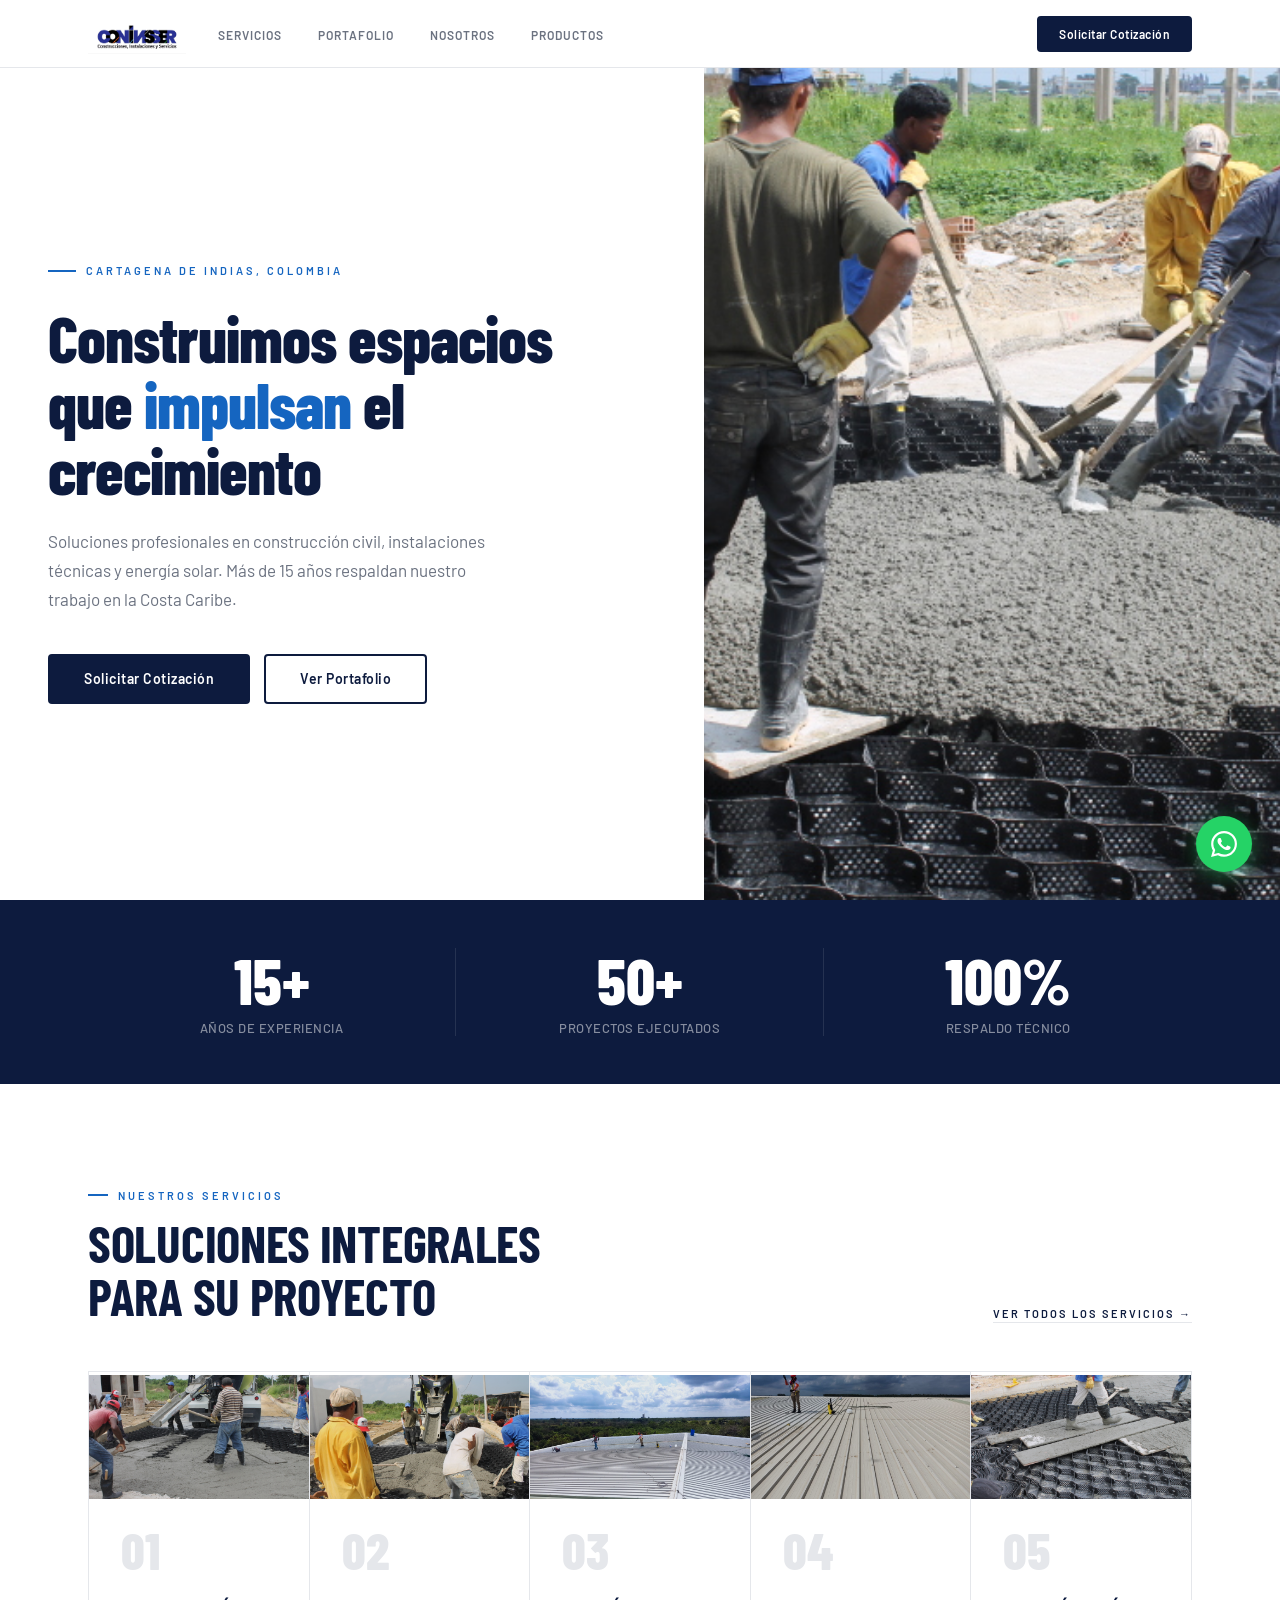
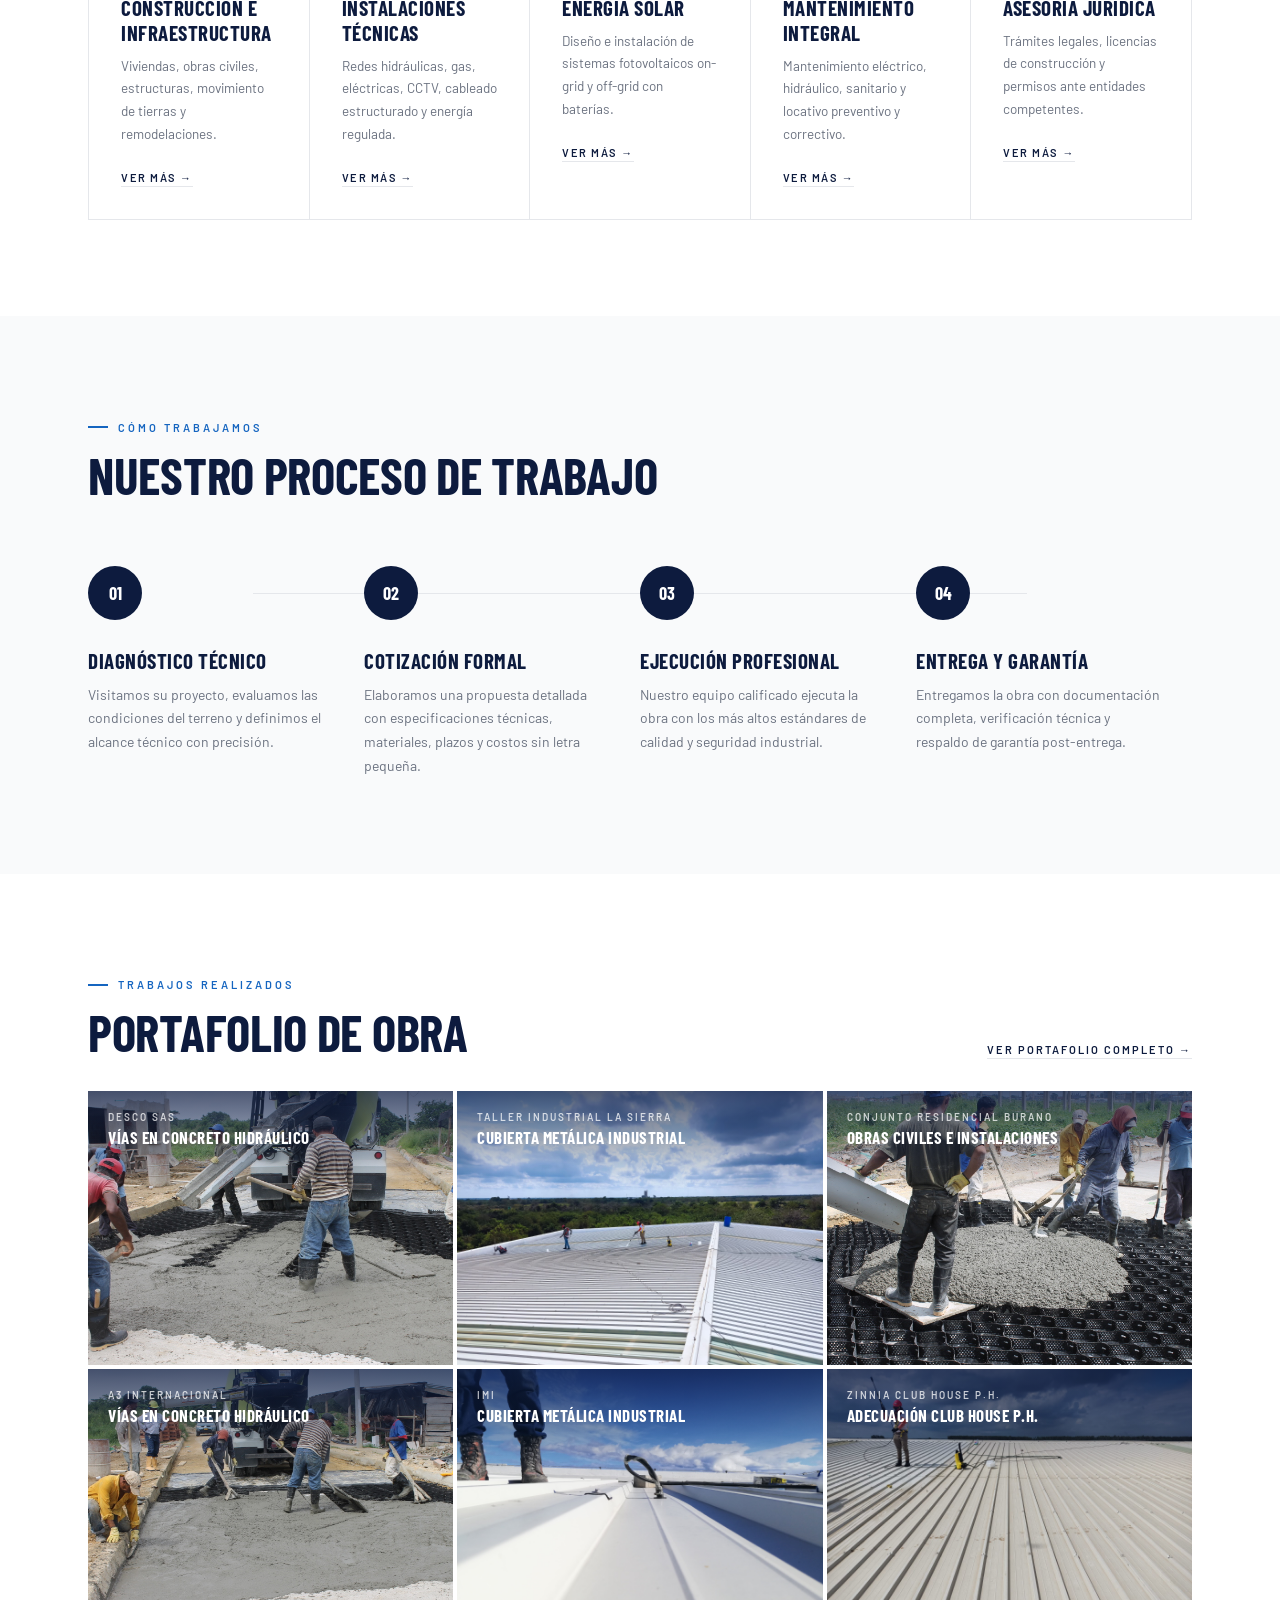
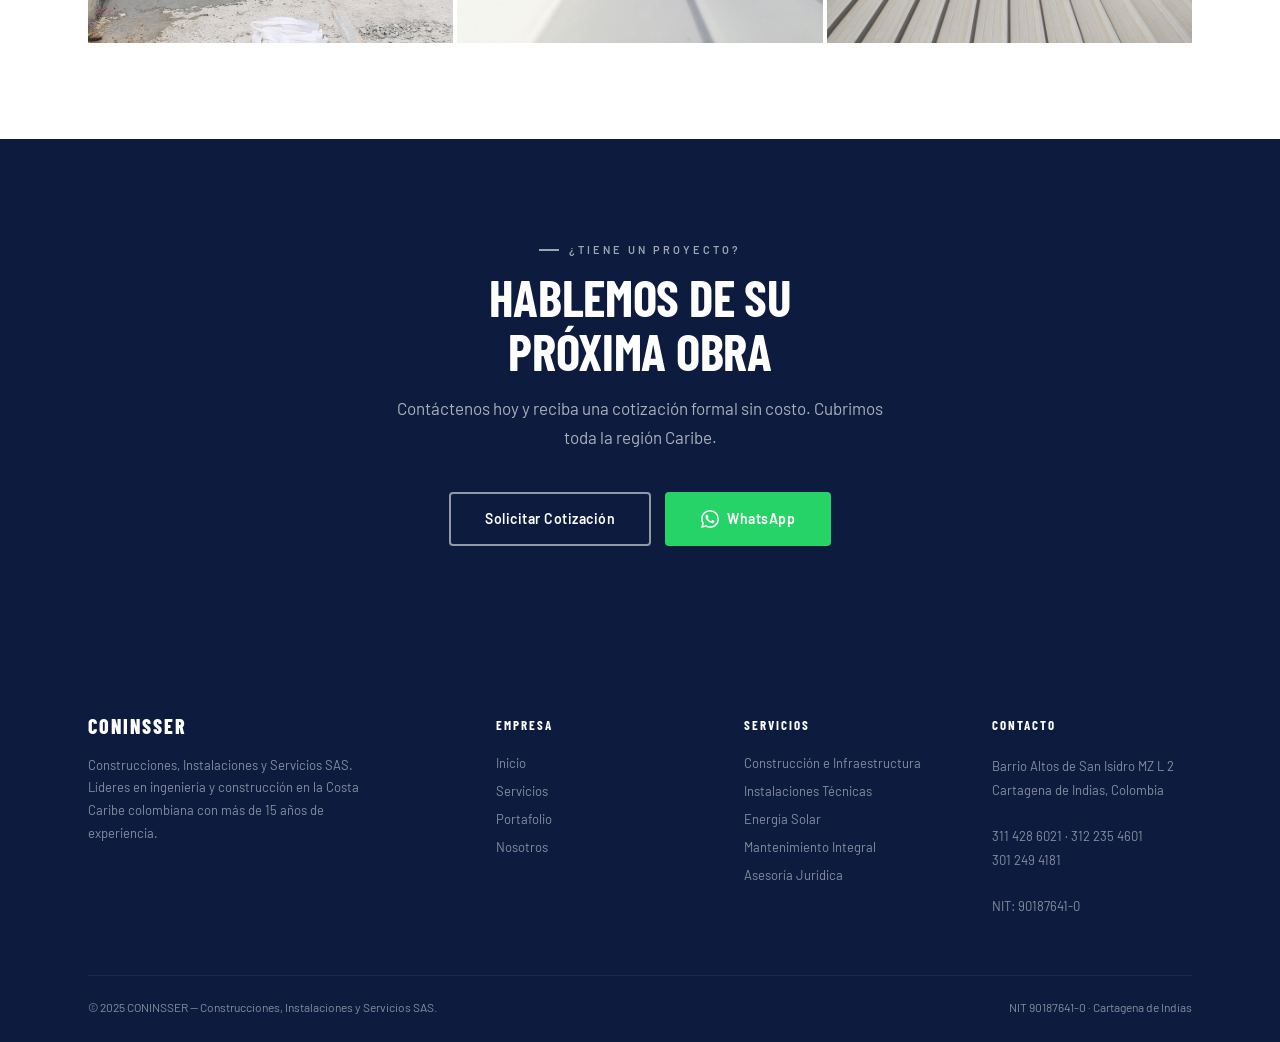
==== commit 6a78c029: "version 8" ====
--- a/index.html
+++ b/index.html
@@ -21,6 +21,7 @@
       <li><a href="servicios.html">Servicios</a></li>
       <li><a href="portafolio.html">Portafolio</a></li>
       <li><a href="nosotros.html">Nosotros</a></li>
+      <li><a href="productos.html">Productos</a></li>
       <li class="nav__mobile-cta"><a href="contacto.html" class="btn btn--navy btn--sm">Solicitar Cotización</a></li>
     </ul>
     <a href="contacto.html" class="btn btn--navy btn--sm nav__cta-btn">Solicitar Cotización</a>
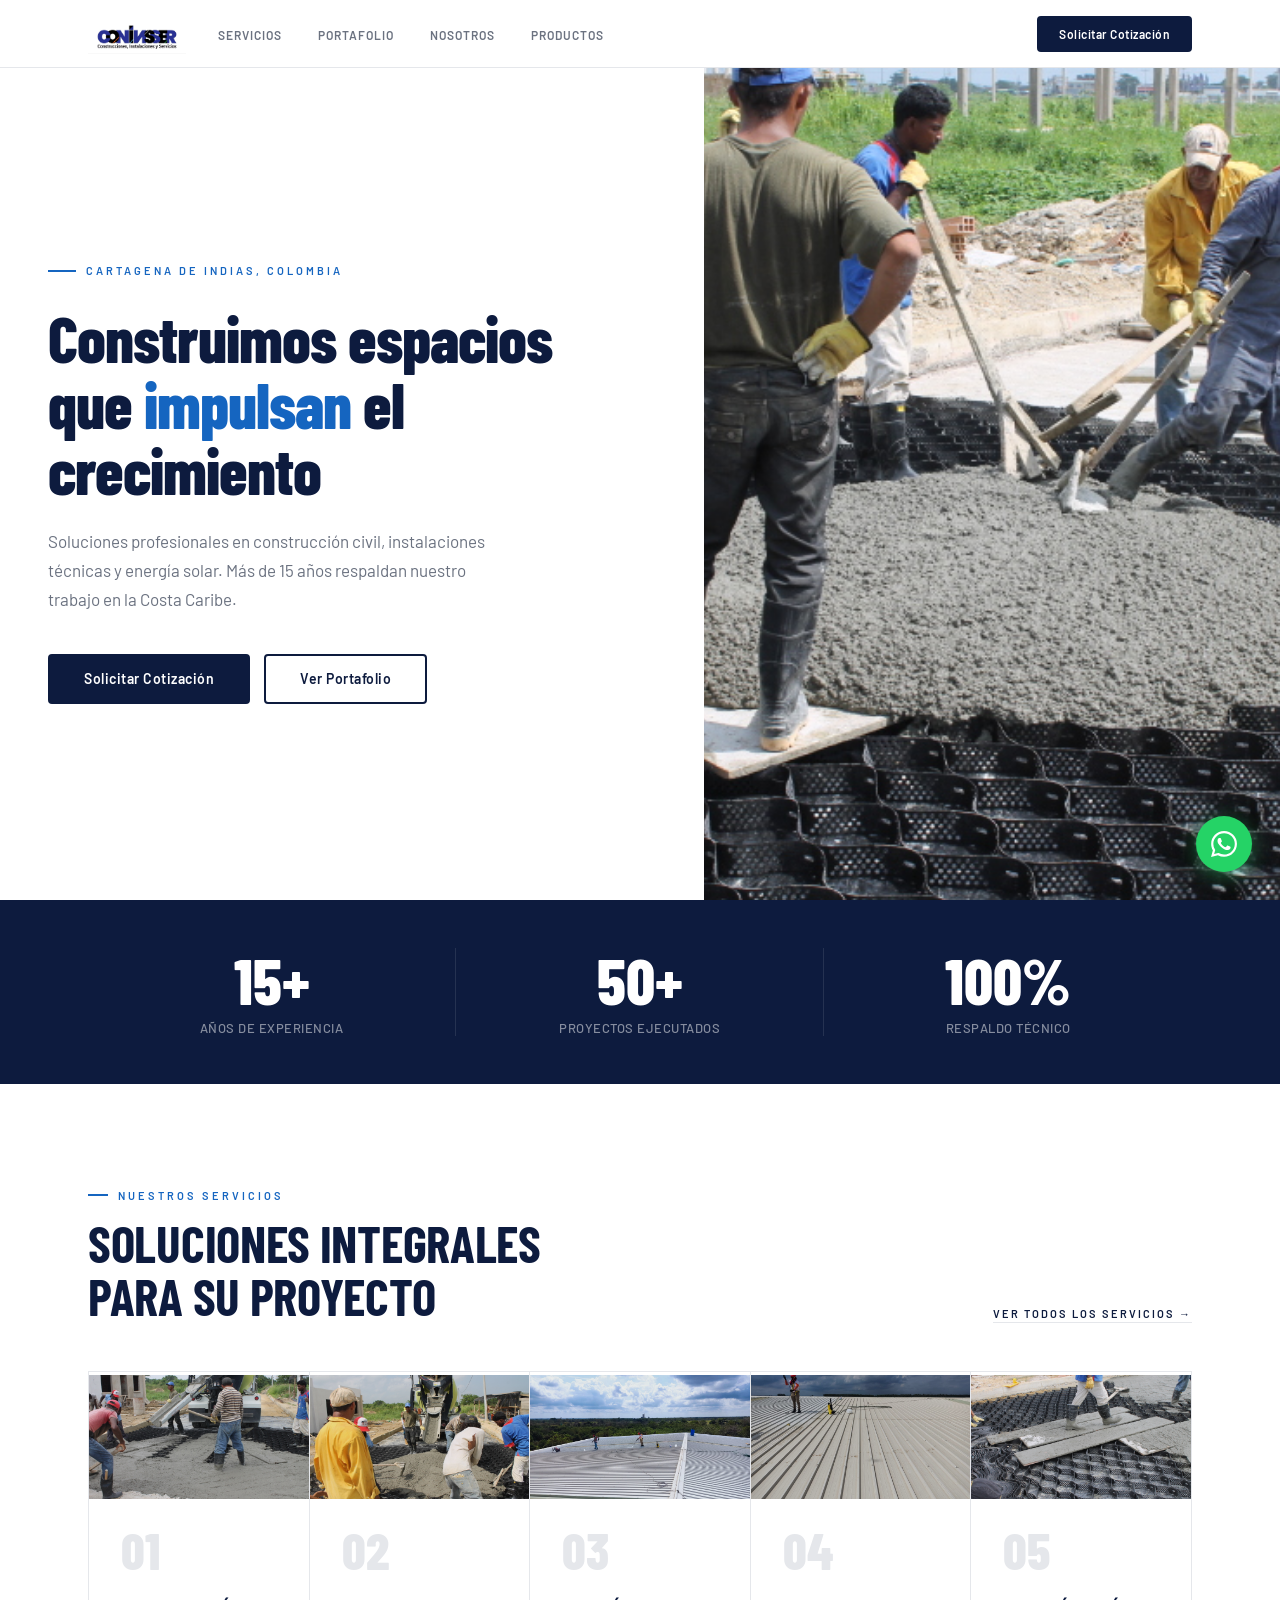
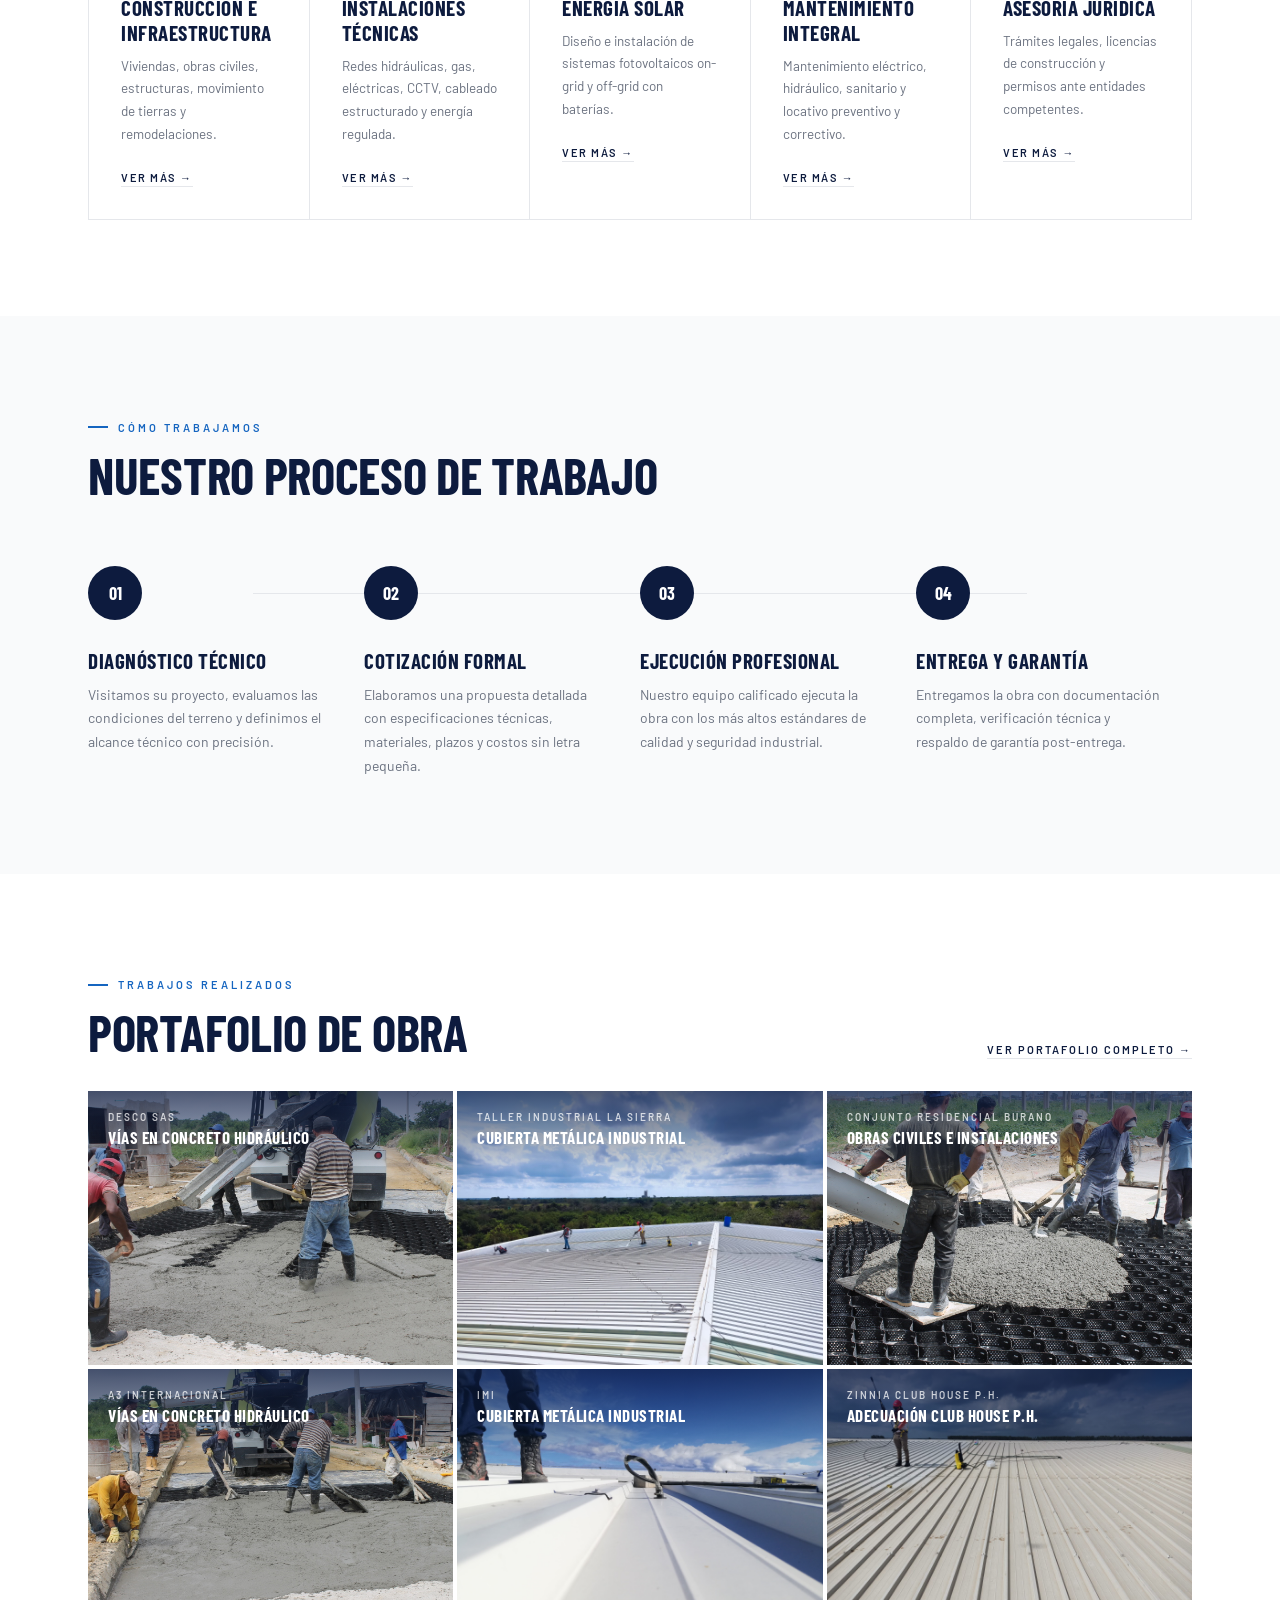
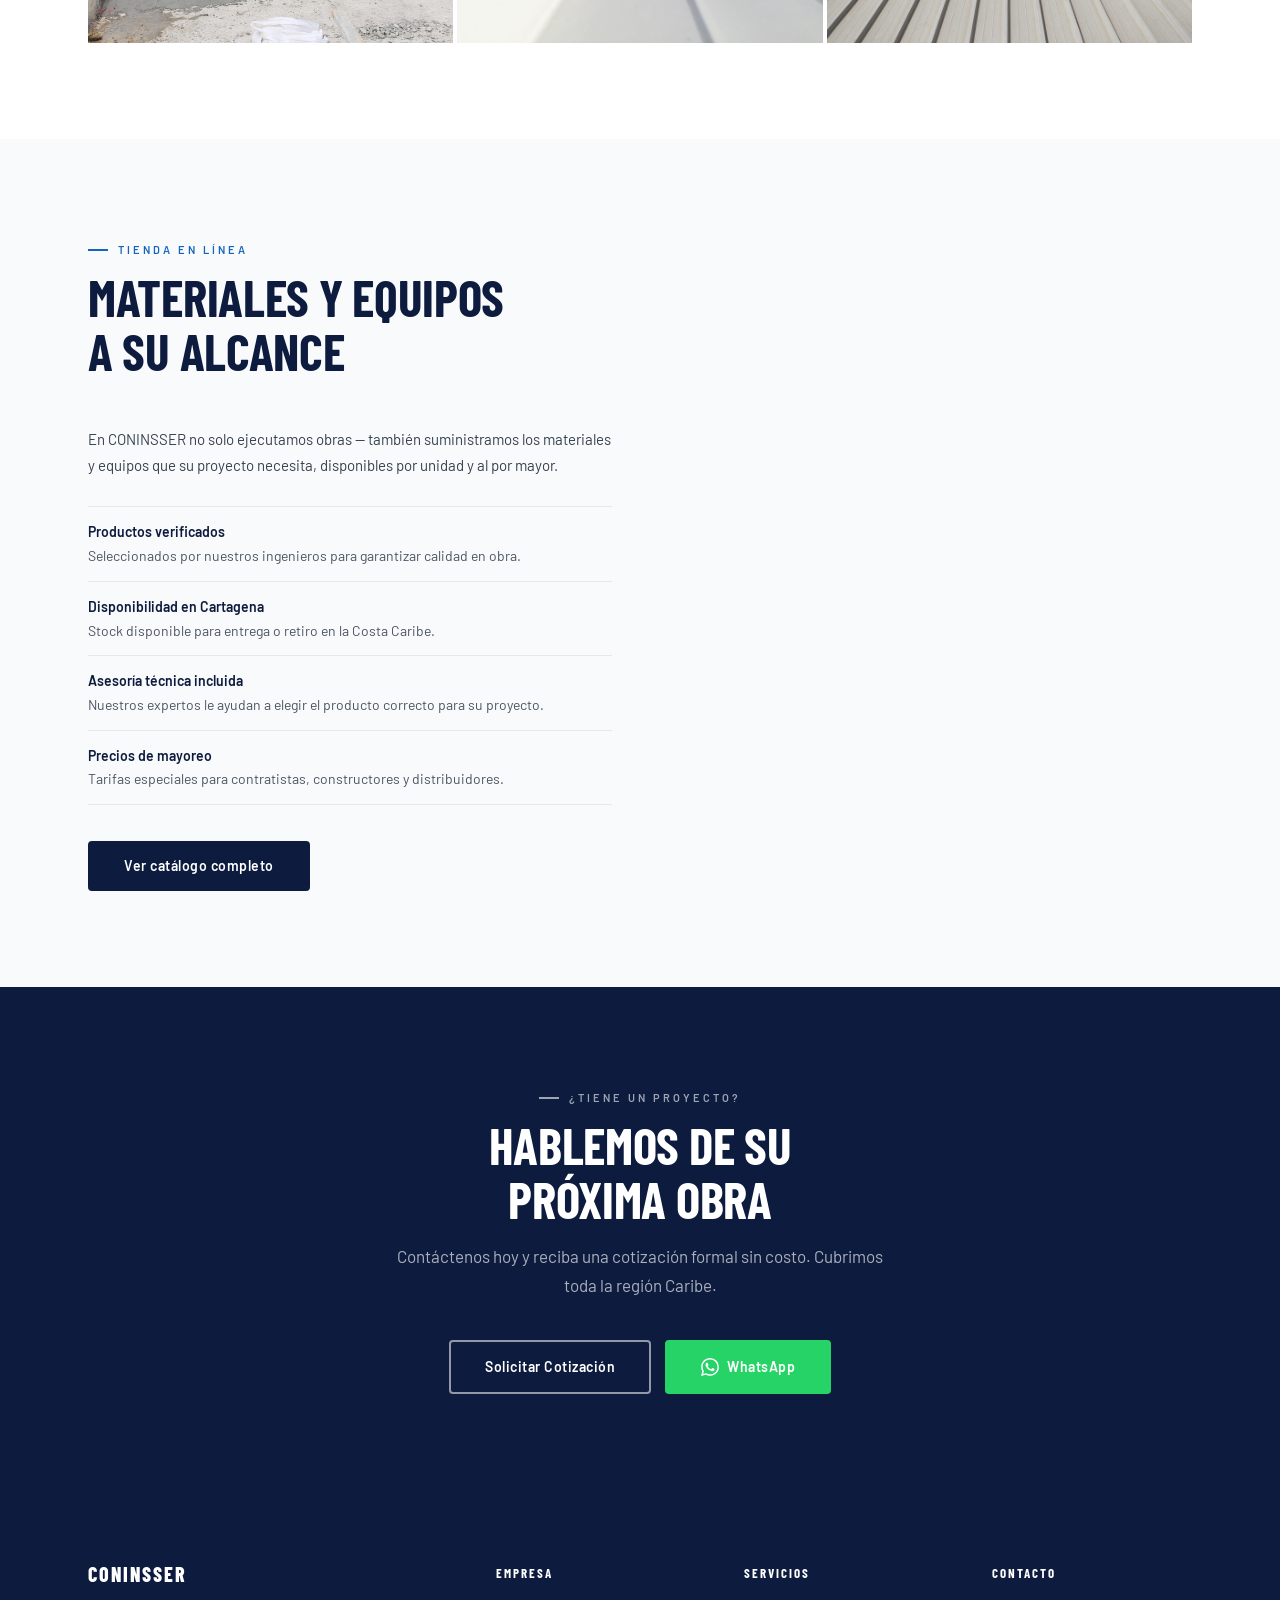
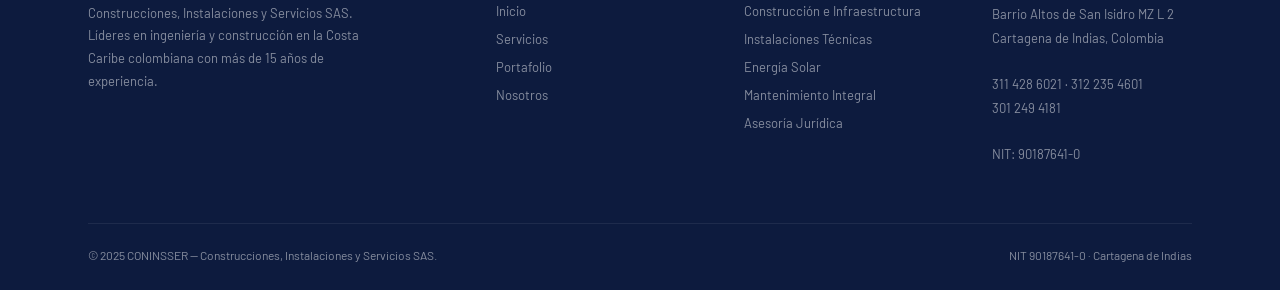
==== commit bc057f00: "produxc" ====
--- a/index.html
+++ b/index.html
@@ -287,6 +287,191 @@
 
 </section>
 
+<!-- ══ PRODUCTOS ══ -->
+<section class="section section--gray" id="productos">
+  <div class="container">
+
+    <div class="services__header reveal">
+      <div>
+        <span class="label">Tienda en línea</span>
+        <h2 class="title">Materiales y Equipos<br>a su Alcance</h2>
+      </div>
+    </div>
+
+    <!-- Layout: razones + categorías -->
+    <div class="prod-promo reveal">
+
+      <!-- Razones -->
+      <div class="prod-razones">
+        <p class="prod-razones__intro">
+          En CONINSSER no solo ejecutamos obras — también suministramos los materiales
+          y equipos que su proyecto necesita, disponibles por unidad y al por mayor.
+        </p>
+        <ul class="prod-razones__list">
+          <li>
+            <strong>Productos verificados</strong>
+            Seleccionados por nuestros ingenieros para garantizar calidad en obra.
+          </li>
+          <li>
+            <strong>Disponibilidad en Cartagena</strong>
+            Stock disponible para entrega o retiro en la Costa Caribe.
+          </li>
+          <li>
+            <strong>Asesoría técnica incluida</strong>
+            Nuestros expertos le ayudan a elegir el producto correcto para su proyecto.
+          </li>
+          <li>
+            <strong>Precios de mayoreo</strong>
+            Tarifas especiales para contratistas, constructores y distribuidores.
+          </li>
+        </ul>
+        <a href="productos.html" class="btn btn--navy btn--lg">Ver catálogo completo</a>
+      </div>
+
+      <!-- Categorías destacadas -->
+      <div class="prod-cats" id="home-cats">
+        <!-- cargadas por JS -->
+      </div>
+
+    </div>
+  </div>
+</section>
+
+<style>
+  .prod-promo {
+    display: grid;
+    grid-template-columns: 1fr 1fr;
+    gap: 56px;
+    align-items: start;
+    margin-top: 48px;
+  }
+  .prod-razones__intro {
+    font-size: 15px;
+    color: var(--gray-700);
+    line-height: 1.75;
+    margin-bottom: 28px;
+  }
+  .prod-razones__list {
+    list-style: none;
+    display: flex;
+    flex-direction: column;
+    gap: 0;
+    margin-bottom: 36px;
+  }
+  .prod-razones__list li {
+    font-size: 14px;
+    color: var(--gray-600, #4B5563);
+    line-height: 1.55;
+    padding: 14px 0;
+    border-bottom: 1px solid var(--gray-200);
+    display: flex;
+    flex-direction: column;
+    gap: 2px;
+  }
+  .prod-razones__list li:first-child { border-top: 1px solid var(--gray-200); }
+  .prod-razones__list li strong {
+    font-size: 14px;
+    font-weight: 600;
+    color: var(--navy);
+  }
+  .prod-cats {
+    display: grid;
+    grid-template-columns: 1fr 1fr;
+    gap: 14px;
+  }
+  .home-cat-card {
+    position: relative;
+    border-radius: 10px;
+    overflow: hidden;
+    aspect-ratio: 4/3;
+    background: var(--gray-200);
+    cursor: pointer;
+    text-decoration: none;
+    display: block;
+  }
+  .home-cat-card img {
+    width: 100%;
+    height: 100%;
+    object-fit: cover;
+    display: block;
+    transition: transform 0.35s;
+  }
+  .home-cat-card:hover img { transform: scale(1.05); }
+  .home-cat-card__overlay {
+    position: absolute;
+    inset: 0;
+    background: linear-gradient(to top, rgba(13,27,62,0.78) 0%, transparent 60%);
+  }
+  .home-cat-card__name {
+    position: absolute;
+    bottom: 12px;
+    left: 14px;
+    right: 14px;
+    font-family: var(--font-h);
+    font-size: 16px;
+    font-weight: 700;
+    text-transform: uppercase;
+    letter-spacing: 0.5px;
+    color: #fff;
+    line-height: 1.2;
+  }
+  .home-cat-card--placeholder {
+    display: flex;
+    align-items: center;
+    justify-content: center;
+    background: var(--gray-100);
+    border: 1.5px solid var(--gray-200);
+  }
+  .home-cat-card--placeholder .home-cat-card__placeholder-name {
+    font-family: var(--font-h);
+    font-size: 15px;
+    font-weight: 700;
+    text-transform: uppercase;
+    color: var(--navy);
+    text-align: center;
+    padding: 12px;
+  }
+  @media (max-width: 860px) {
+    .prod-promo { grid-template-columns: 1fr; gap: 36px; }
+  }
+  @media (max-width: 480px) {
+    .prod-cats { grid-template-columns: 1fr 1fr; gap: 10px; }
+  }
+</style>
+
+<script>
+(function() {
+  const PB = 'https://conniser-pocketbase.kmy1zc.easypanel.host';
+  fetch(`${PB}/api/collections/categorias/records?perPage=4&sort=created`)
+    .then(r => r.json())
+    .then(data => {
+      const cats = data.items || data.data || [];
+      const wrap = document.getElementById('home-cats');
+      if (!wrap) return;
+      wrap.innerHTML = cats.map(cat => {
+        const imgArr = Array.isArray(cat.img) ? cat.img : (cat.img ? [cat.img] : []);
+        const hasImg = imgArr.length > 0;
+        const imgSrc = hasImg ? `${PB}/api/files/categorias/${cat.id}/${imgArr[0]}` : null;
+        if (hasImg) {
+          return `<a href="productos.html" class="home-cat-card">
+            <img src="${imgSrc}" alt="${cat.nombre}" loading="lazy">
+            <div class="home-cat-card__overlay"></div>
+            <span class="home-cat-card__name">${cat.nombre}</span>
+          </a>`;
+        } else {
+          return `<a href="productos.html" class="home-cat-card home-cat-card--placeholder">
+            <span class="home-cat-card__placeholder-name">${cat.nombre}</span>
+          </a>`;
+        }
+      }).join('');
+    })
+    .catch(() => {
+      const wrap = document.getElementById('home-cats');
+      if (wrap) wrap.style.display = 'none';
+    });
+})();
+</script>
+
 <!-- ══ CTA ══ -->
 <section class="section section--navy cta reveal">
   <div class="container">
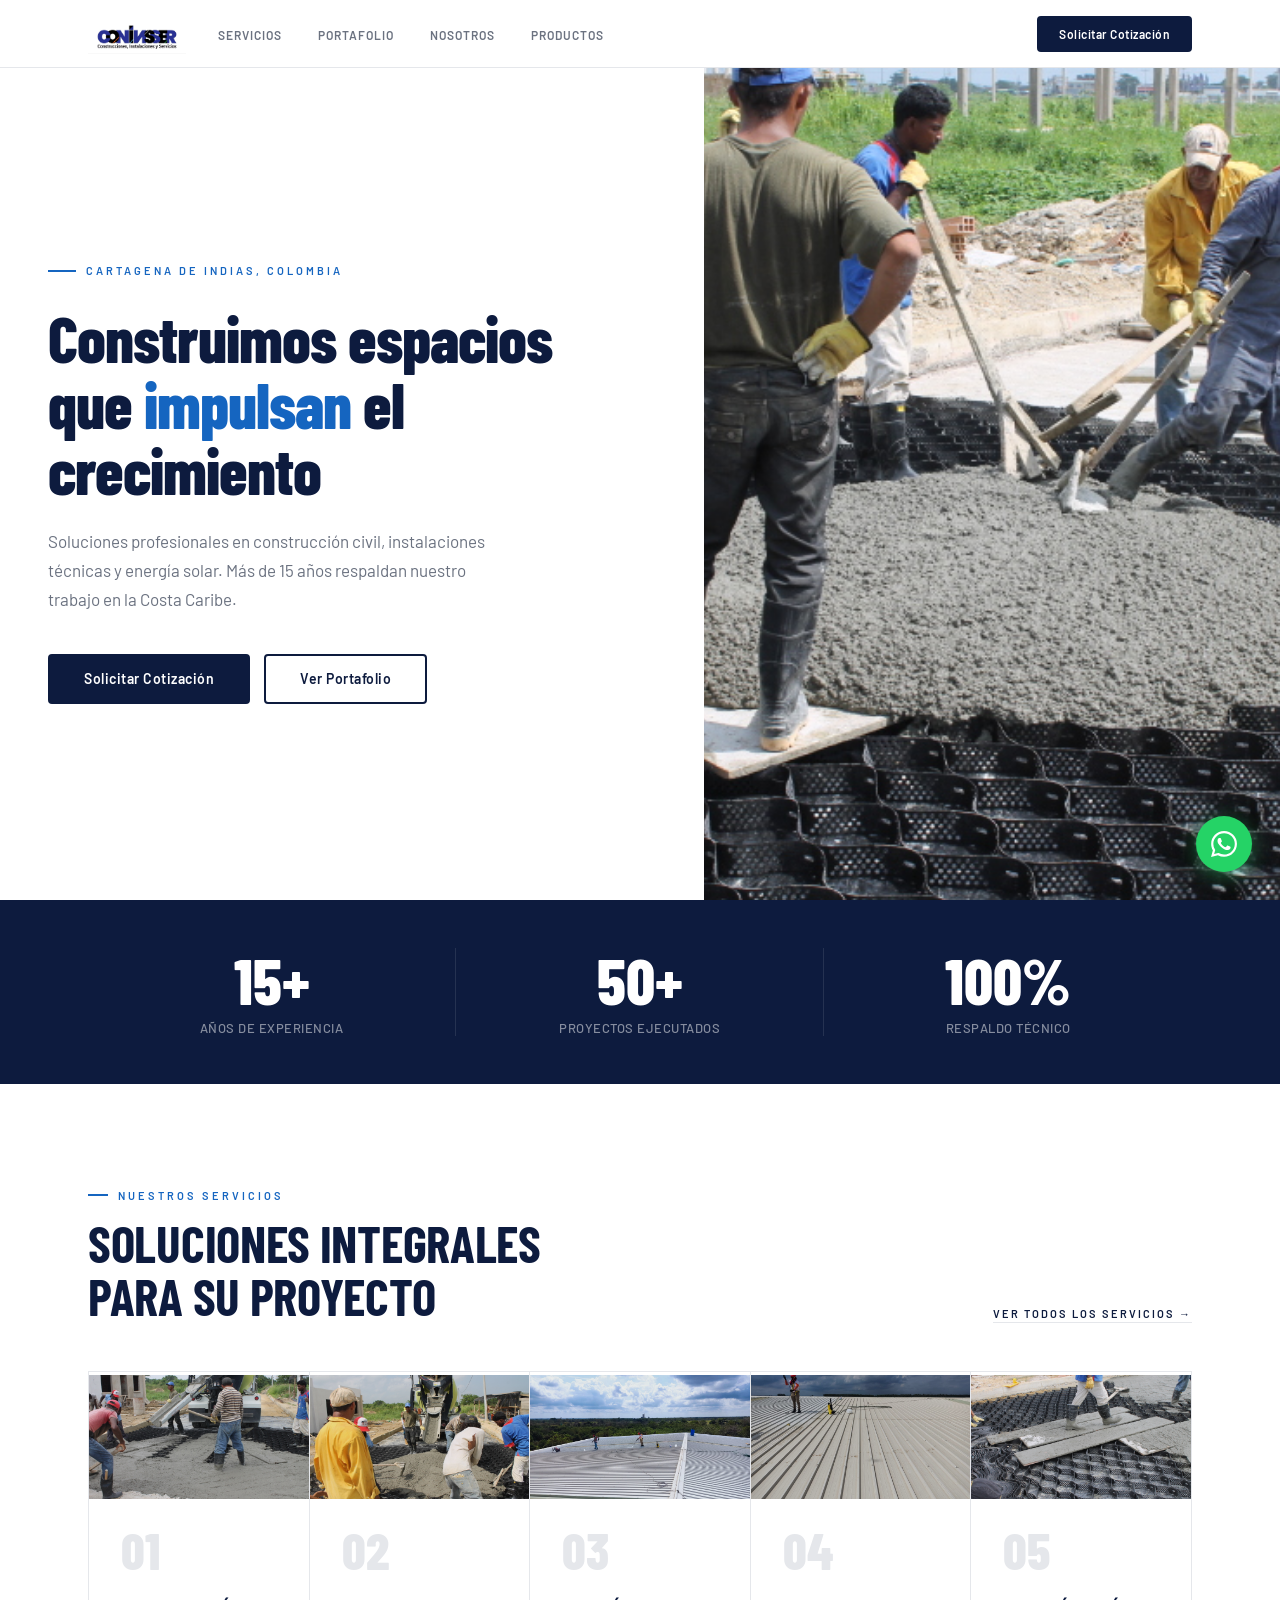
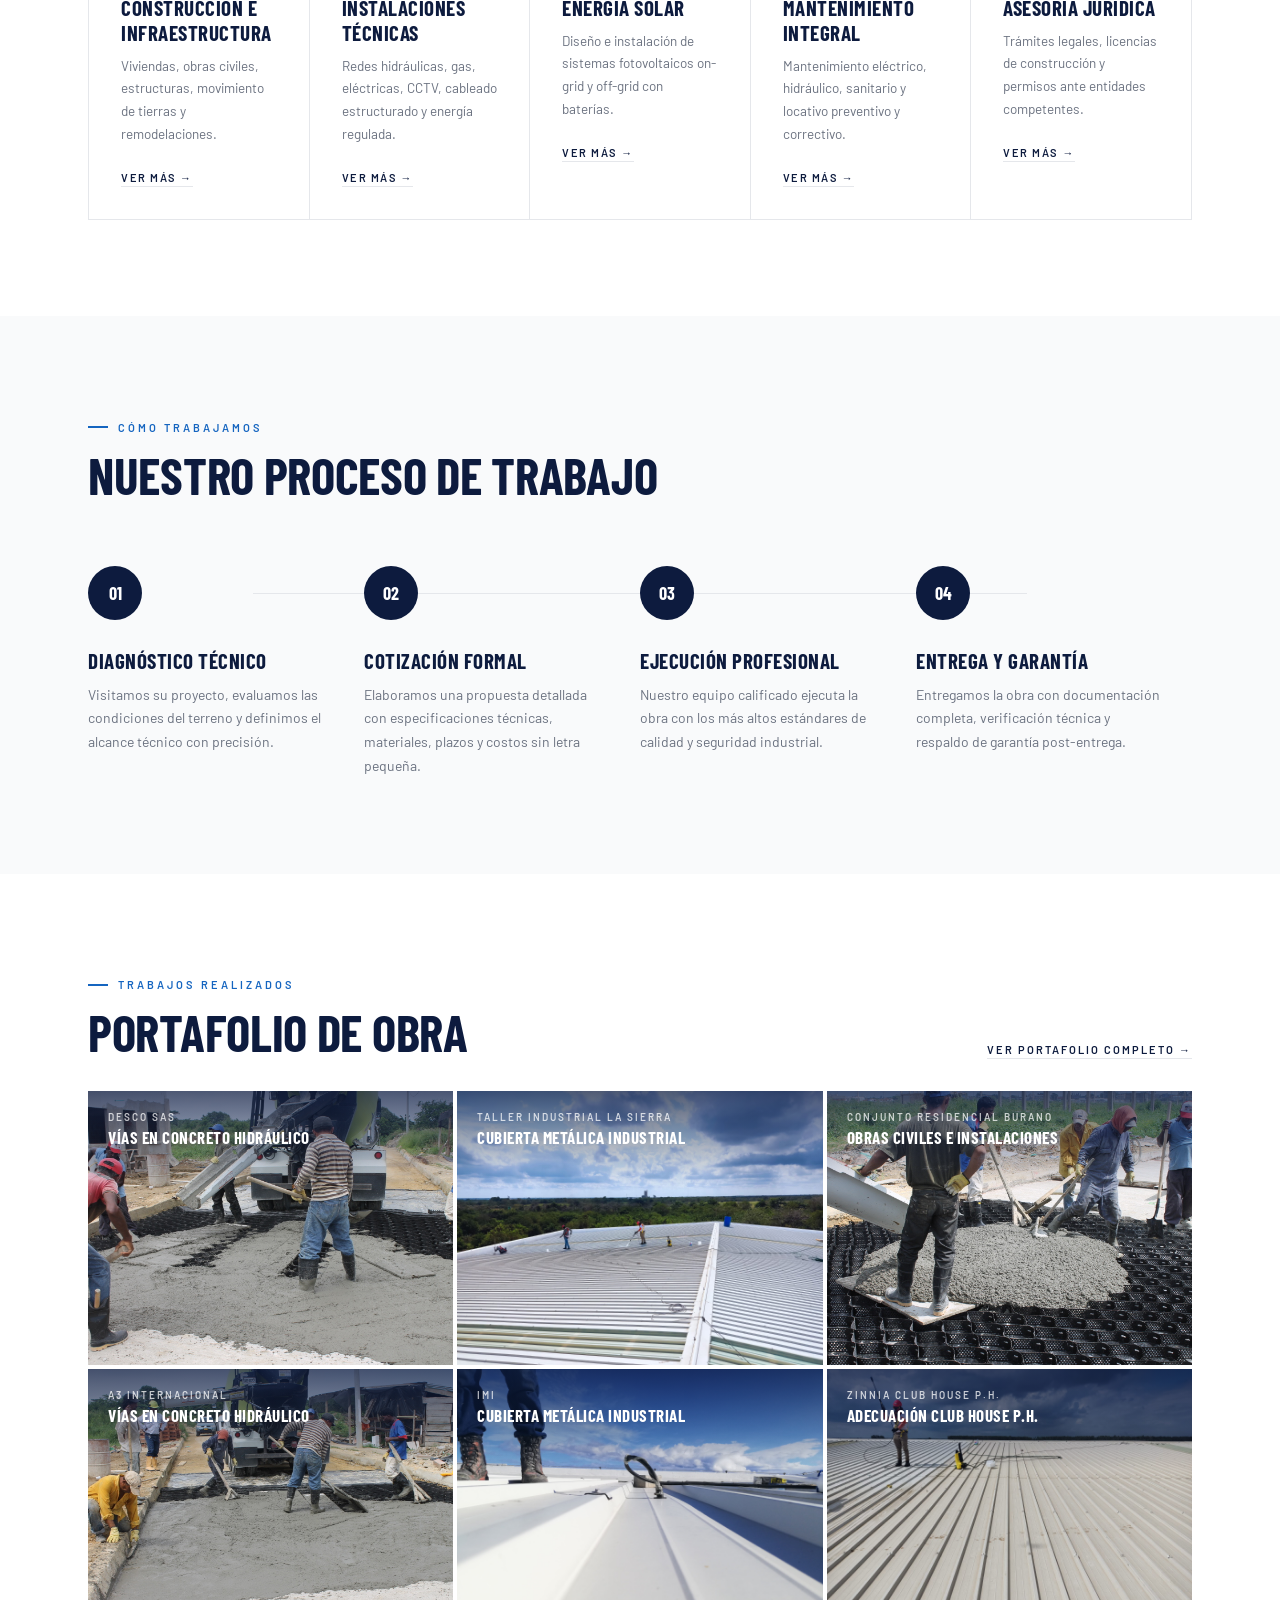
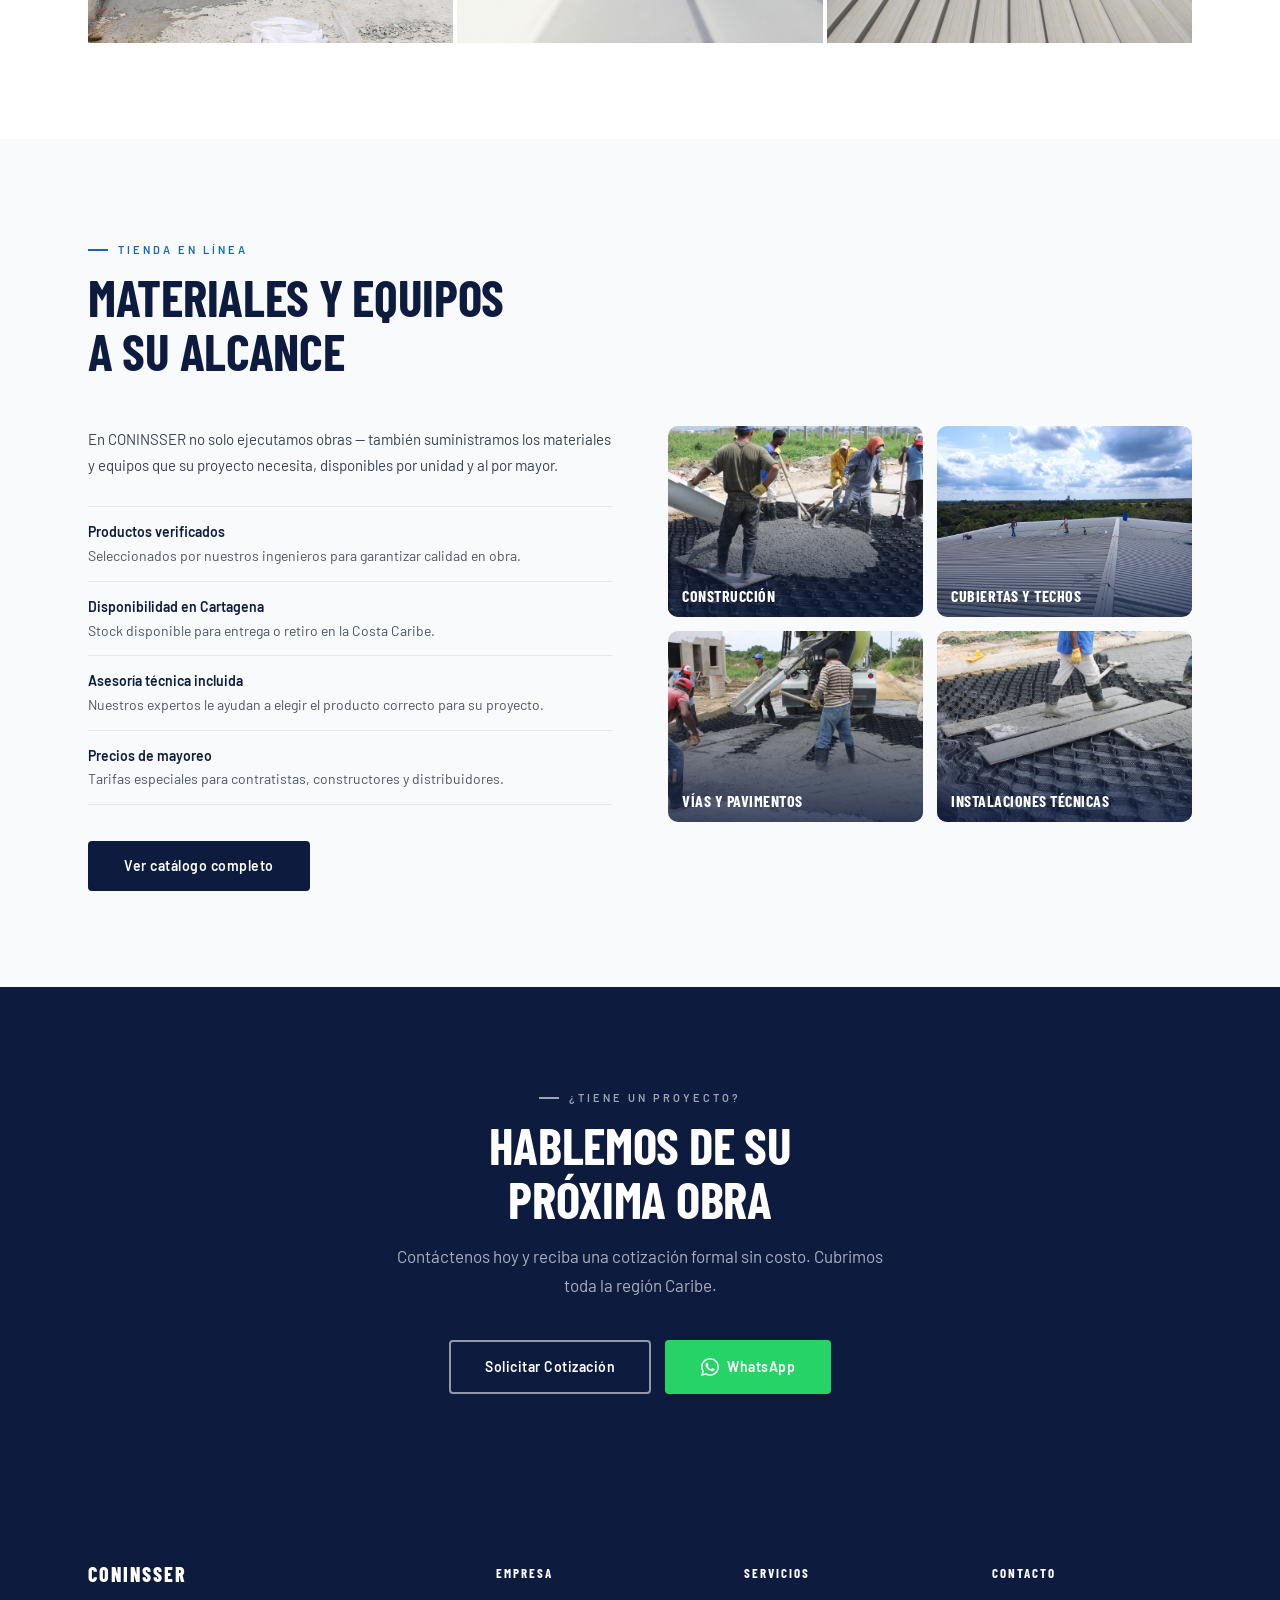
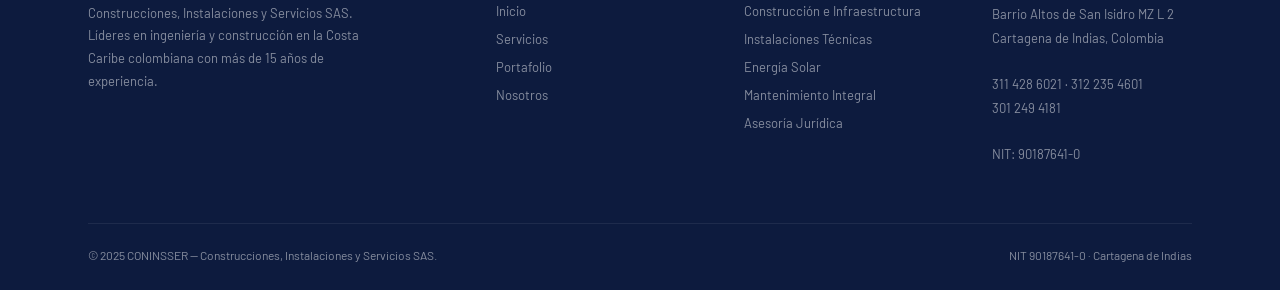
==== commit 28a3e1f4: "product u¡" ====
--- a/index.html
+++ b/index.html
@@ -329,8 +329,27 @@
       </div>
 
       <!-- Categorías destacadas -->
-      <div class="prod-cats" id="home-cats">
-        <!-- cargadas por JS -->
+      <div class="prod-cats">
+        <a href="productos.html" class="home-cat-card">
+          <img src="img/coninsser_construccion_01.jpg" alt="Construcción" loading="lazy">
+          <div class="home-cat-card__overlay"></div>
+          <span class="home-cat-card__name">Construcción</span>
+        </a>
+        <a href="productos.html" class="home-cat-card">
+          <img src="img/coninsser_techo_01.jpg" alt="Cubiertas y Techos" loading="lazy">
+          <div class="home-cat-card__overlay"></div>
+          <span class="home-cat-card__name">Cubiertas y Techos</span>
+        </a>
+        <a href="productos.html" class="home-cat-card">
+          <img src="img/coninsser_via_01.jpg" alt="Vías y Pavimentos" loading="lazy">
+          <div class="home-cat-card__overlay"></div>
+          <span class="home-cat-card__name">Vías y Pavimentos</span>
+        </a>
+        <a href="productos.html" class="home-cat-card">
+          <img src="img/coninsser_construccion_04.jpg" alt="Instalaciones Técnicas" loading="lazy">
+          <div class="home-cat-card__overlay"></div>
+          <span class="home-cat-card__name">Instalaciones Técnicas</span>
+        </a>
       </div>
 
     </div>
@@ -439,38 +458,6 @@
   }
 </style>
 
-<script>
-(function() {
-  const PB = 'https://conniser-pocketbase.kmy1zc.easypanel.host';
-  fetch(`${PB}/api/collections/categorias/records?perPage=4&sort=created`)
-    .then(r => r.json())
-    .then(data => {
-      const cats = data.items || data.data || [];
-      const wrap = document.getElementById('home-cats');
-      if (!wrap) return;
-      wrap.innerHTML = cats.map(cat => {
-        const imgArr = Array.isArray(cat.img) ? cat.img : (cat.img ? [cat.img] : []);
-        const hasImg = imgArr.length > 0;
-        const imgSrc = hasImg ? `${PB}/api/files/categorias/${cat.id}/${imgArr[0]}` : null;
-        if (hasImg) {
-          return `<a href="productos.html" class="home-cat-card">
-            <img src="${imgSrc}" alt="${cat.nombre}" loading="lazy">
-            <div class="home-cat-card__overlay"></div>
-            <span class="home-cat-card__name">${cat.nombre}</span>
-          </a>`;
-        } else {
-          return `<a href="productos.html" class="home-cat-card home-cat-card--placeholder">
-            <span class="home-cat-card__placeholder-name">${cat.nombre}</span>
-          </a>`;
-        }
-      }).join('');
-    })
-    .catch(() => {
-      const wrap = document.getElementById('home-cats');
-      if (wrap) wrap.style.display = 'none';
-    });
-})();
-</script>
 
 <!-- ══ CTA ══ -->
 <section class="section section--navy cta reveal">
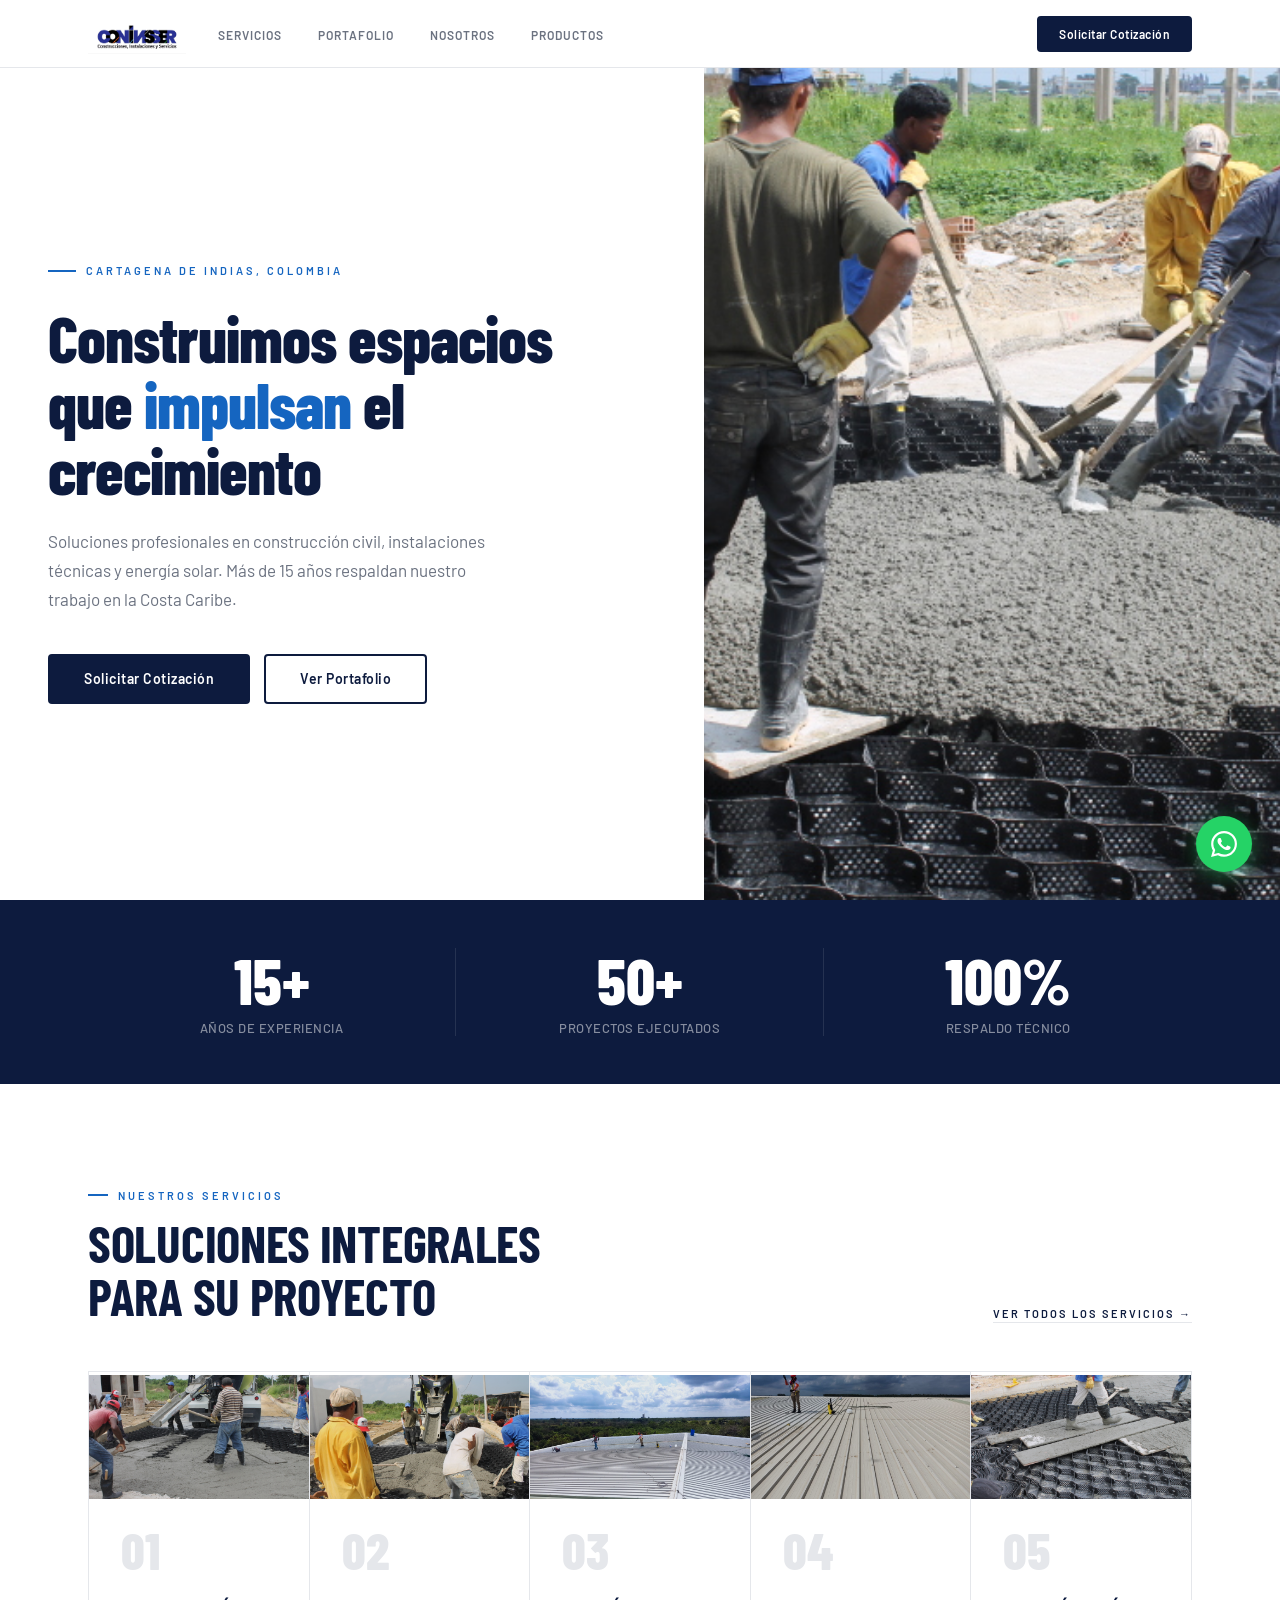
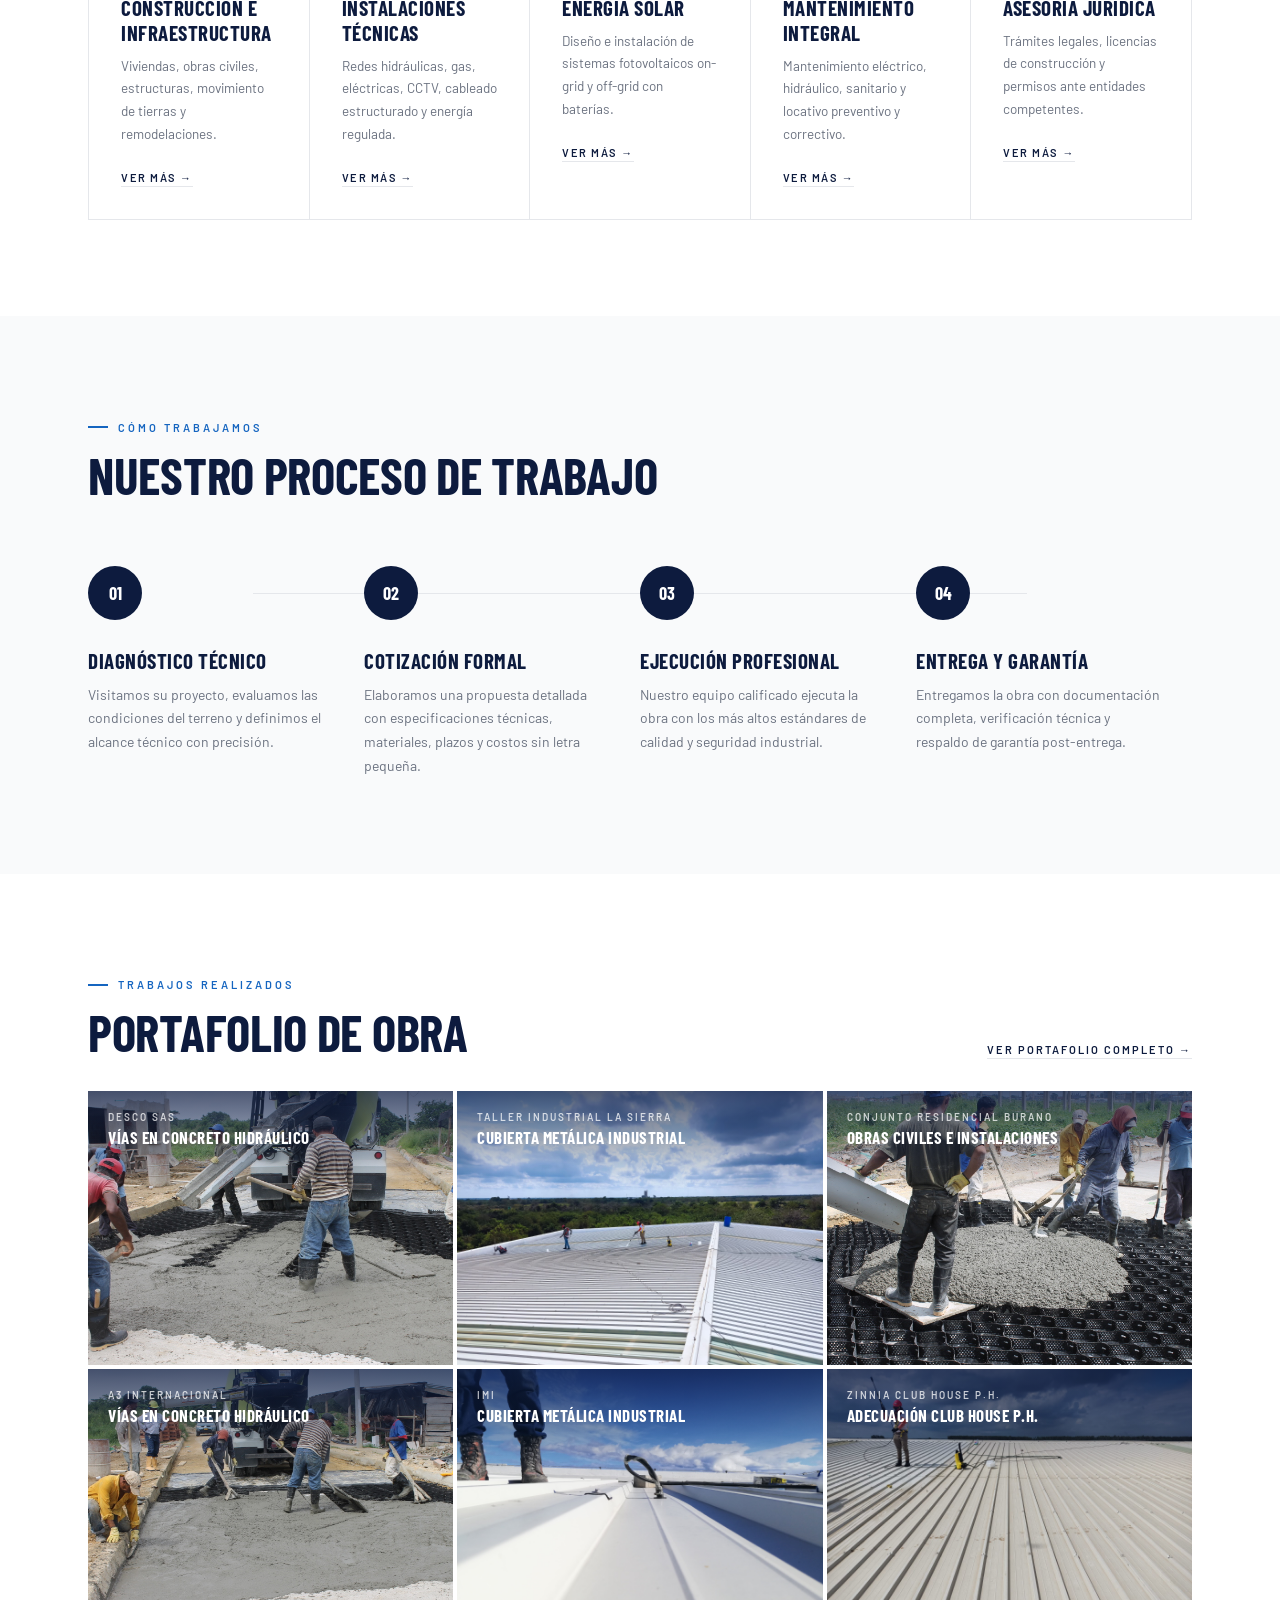
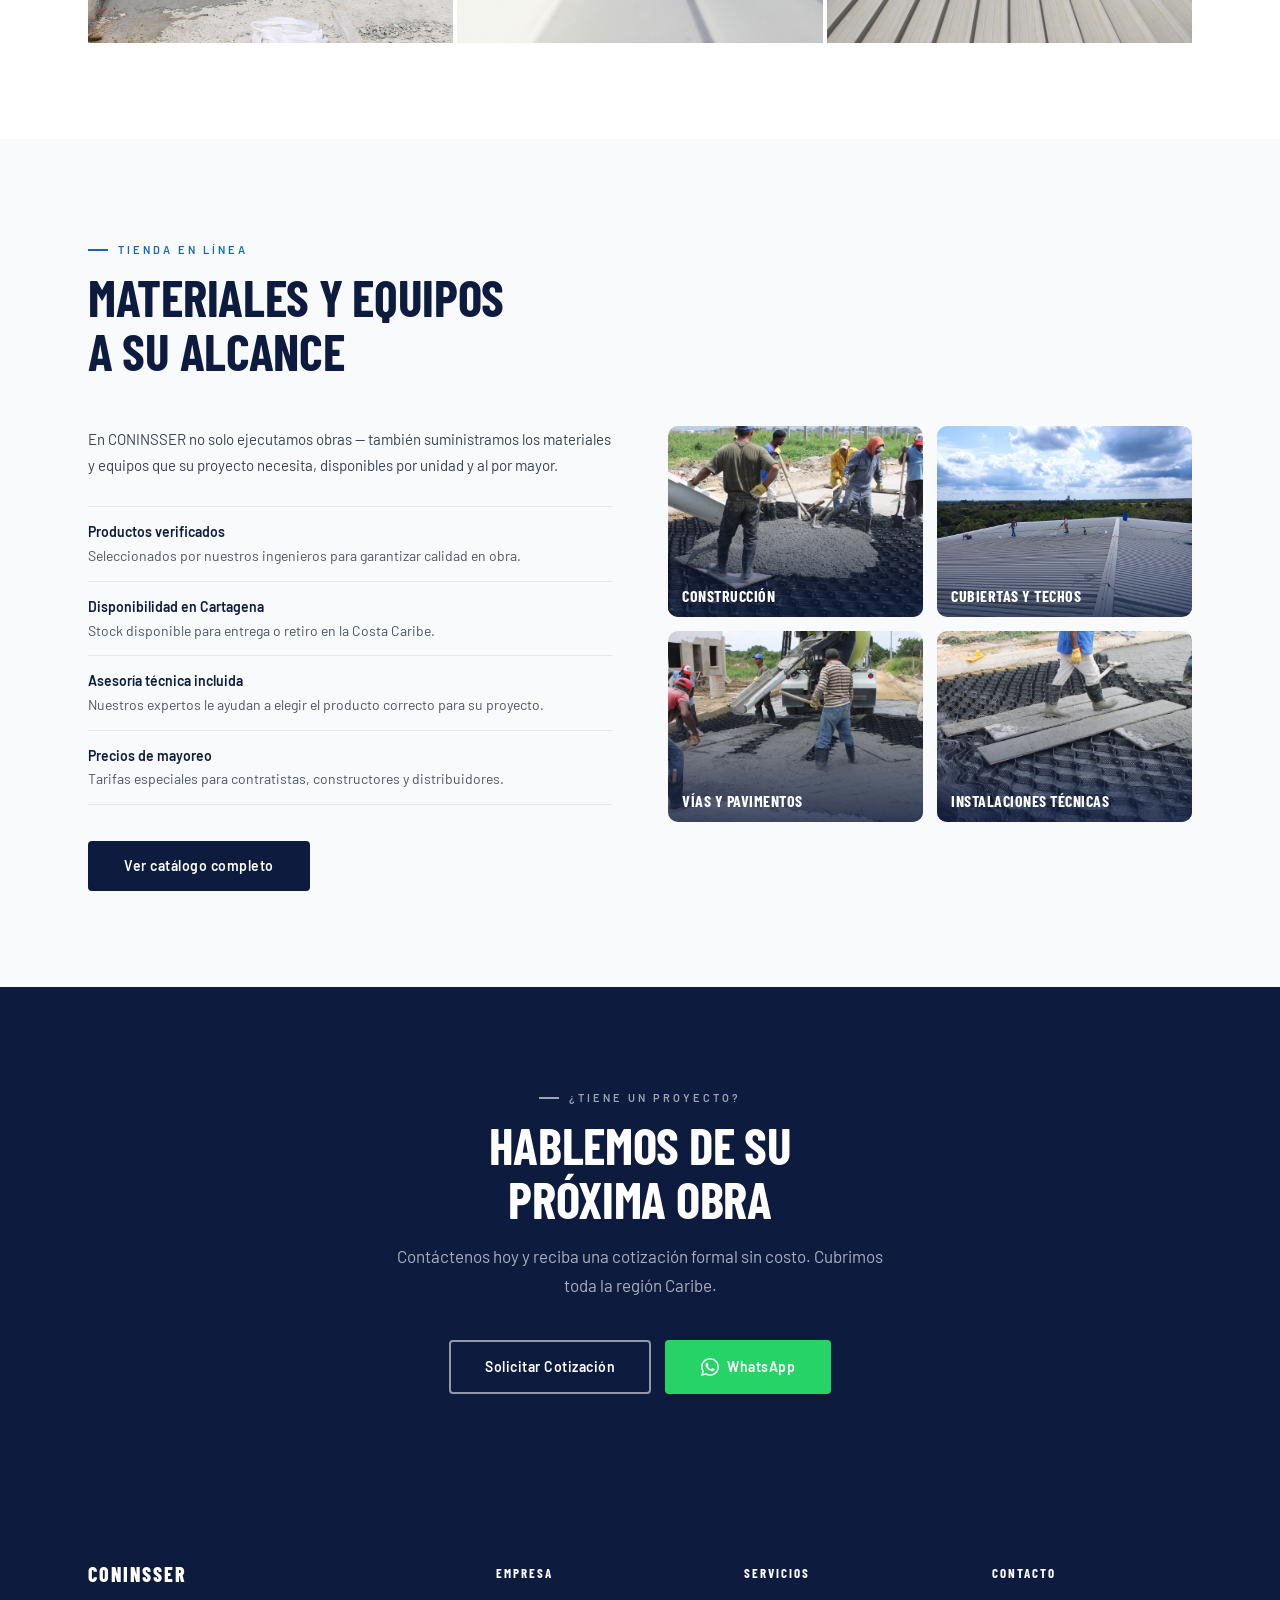
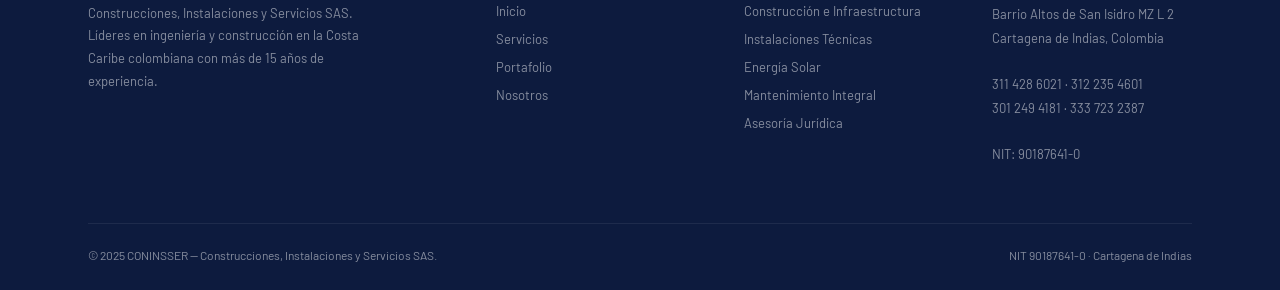
==== commit 6d625dae: "vaersion semifinal" ====
--- a/index.html
+++ b/index.html
@@ -506,7 +506,7 @@
           Barrio Altos de San Isidro MZ L 2<br>
           Cartagena de Indias, Colombia<br><br>
           311 428 6021 · 312 235 4601<br>
-          301 249 4181<br><br>
+          301 249 4181 · 333 723 2387<br><br>
           NIT: 90187641-0
         </p>
       </div>
